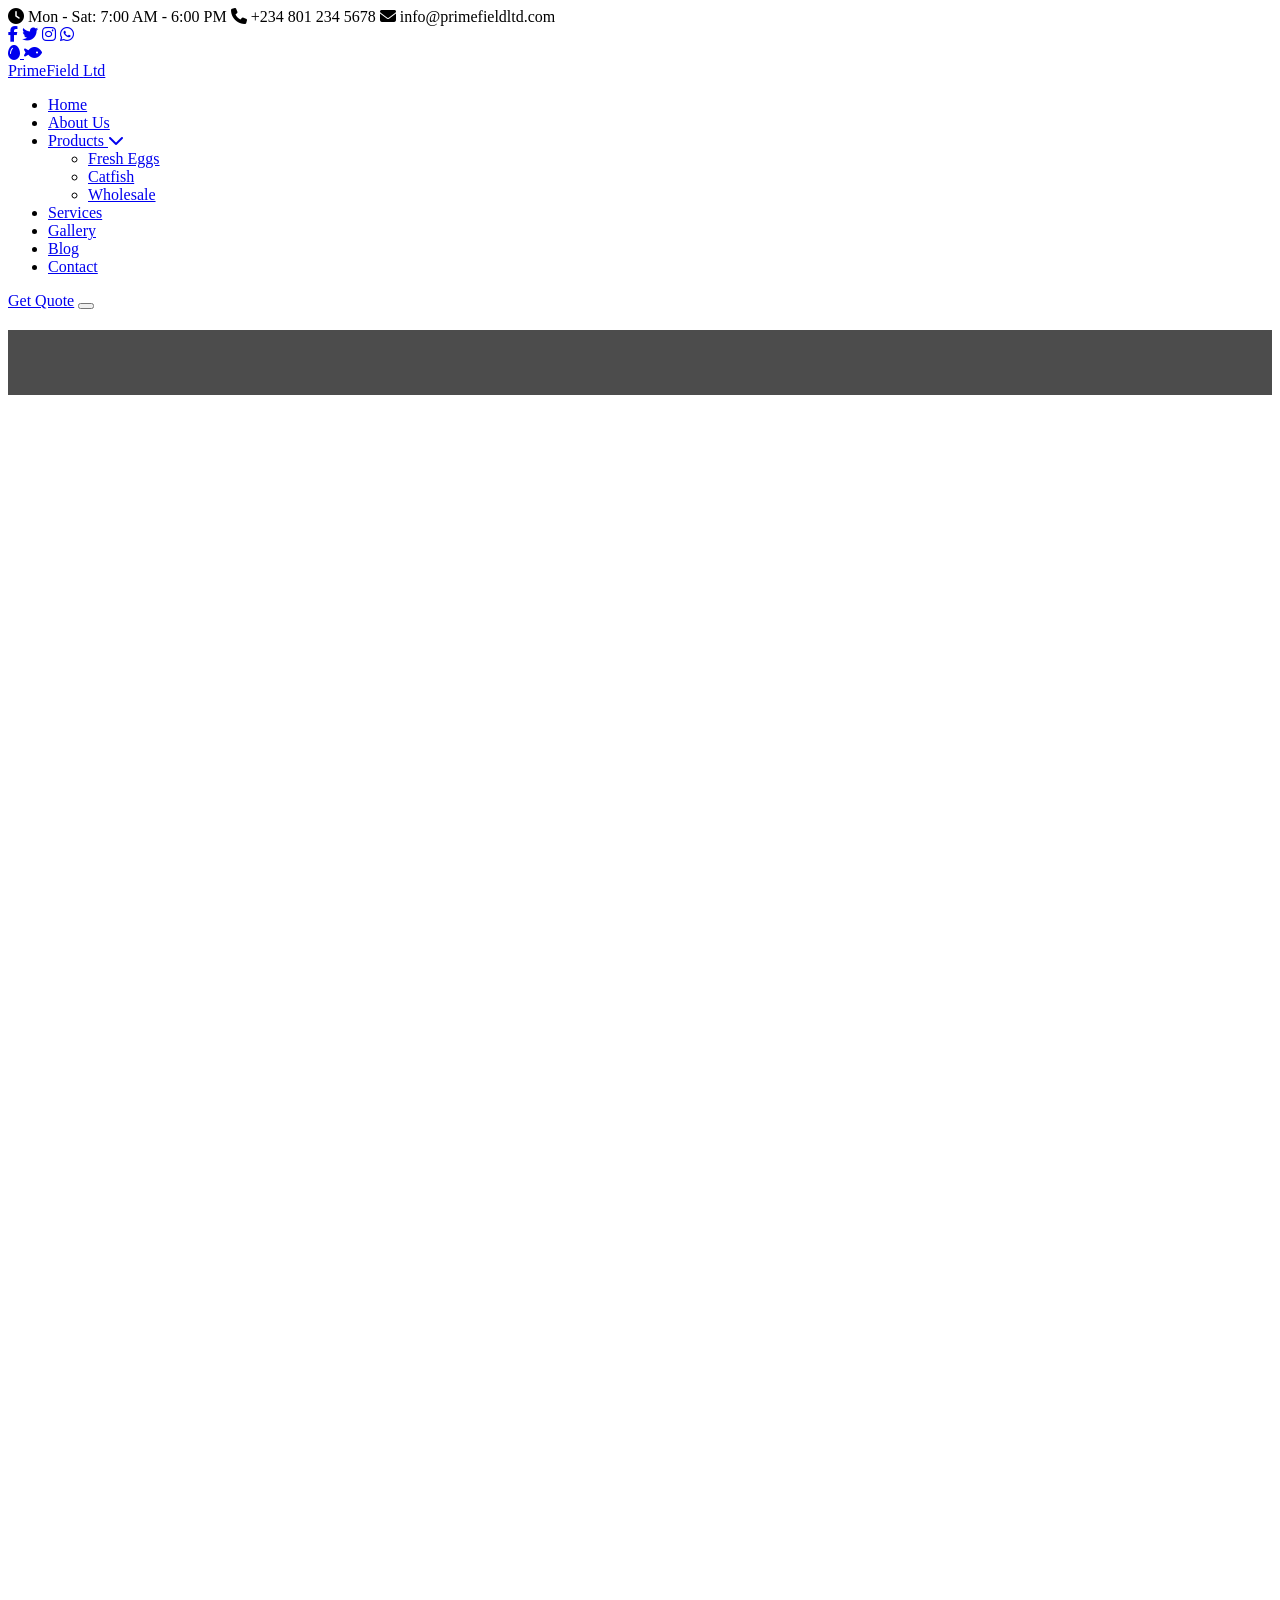
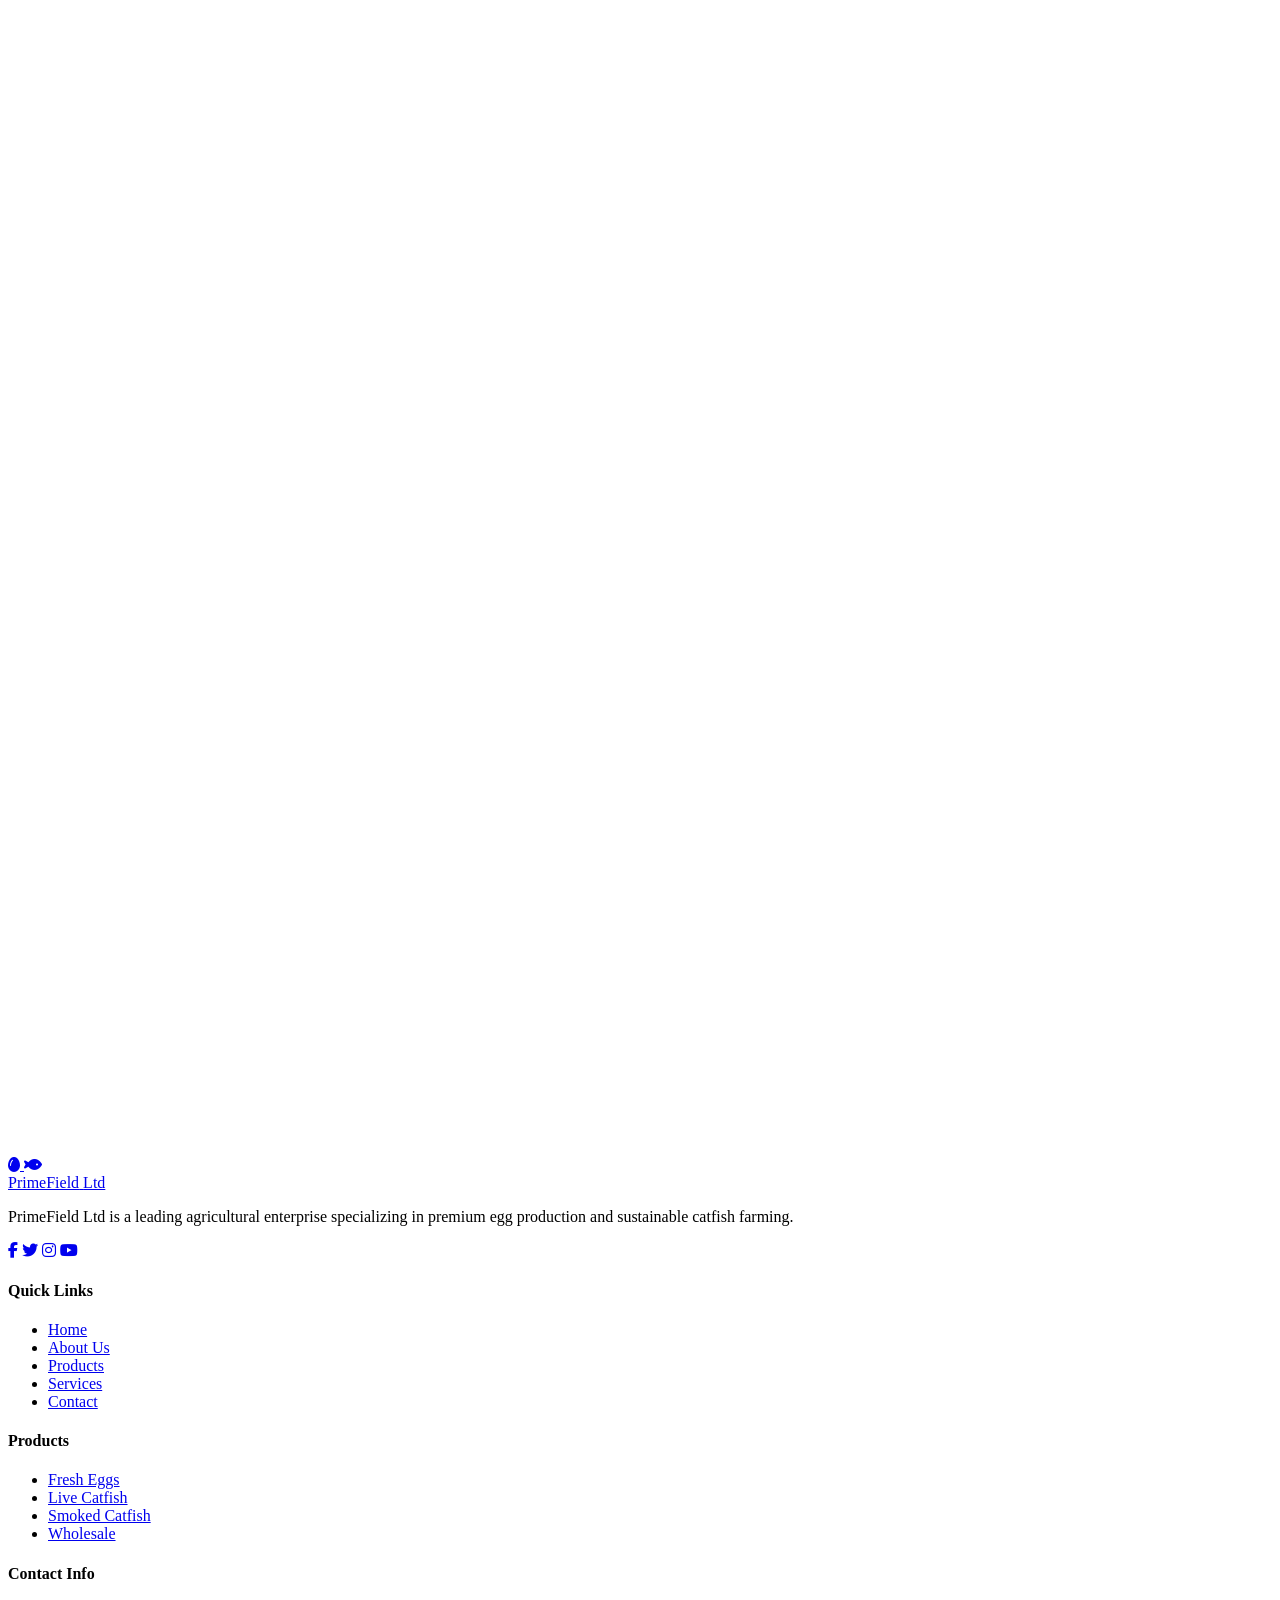
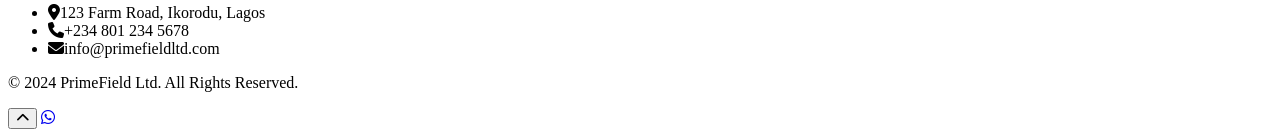
==== about.html @ 76c0ba4f "primefield poultry website" ====
<!DOCTYPE html>
<html lang="en">
<head>
    <meta charset="UTF-8">
    <meta name="viewport" content="width=device-width, initial-scale=1.0">
    <title>About Us | PrimeField Ltd - Premium Eggs & Catfish</title>
    <meta name="description" content="Learn about PrimeField Ltd, our history, mission, values, and commitment to quality in egg production and catfish distribution.">
    
    <link href="https://fonts.googleapis.com/css2?family=Poppins:wght@300;400;500;600;700;800&family=Playfair+Display:wght@400;500;600;700&display=swap" rel="stylesheet">
    <link rel="stylesheet" href="https://cdnjs.cloudflare.com/ajax/libs/font-awesome/6.4.0/css/all.min.css">
    <link href="https://unpkg.com/aos@2.3.1/dist/aos.css" rel="stylesheet">
    <link rel="stylesheet" href="css/style.css">
</head>
<body>
    <!-- Include Top Bar and Navigation from index.html -->
    
    <!-- Top Bar -->
    <div class="top-bar">
        <div class="container">
            <div class="top-bar-content">
                <div class="top-info">
                    <span><i class="fas fa-clock"></i> Mon - Sat: 7:00 AM - 6:00 PM</span>
                    <span><i class="fas fa-phone"></i> +234 801 234 5678</span>
                    <span><i class="fas fa-envelope"></i> info@primefieldltd.com</span>
                </div>
                <div class="social-links">
                    <a href="#"><i class="fab fa-facebook-f"></i></a>
                    <a href="#"><i class="fab fa-twitter"></i></a>
                    <a href="#"><i class="fab fa-instagram"></i></a>
                    <a href="#"><i class="fab fa-whatsapp"></i></a>
                </div>
            </div>
        </div>
    </div>

    <!-- Navigation -->
    <nav class="navbar" id="navbar">
        <div class="container">
            <div class="nav-content">
                <a href="index.html" class="logo">
                    <div class="logo-icon">
                        <i class="fas fa-egg"></i>
                        <i class="fas fa-fish"></i>
                    </div>
                    <div class="logo-text">
                        <span class="logo-name">PrimeField</span>
                        <span class="logo-tagline">Ltd</span>
                    </div>
                </a>
                
                <ul class="nav-links" id="navLinks">
                    <li><a href="index.html">Home</a></li>
                    <li><a href="about.html" class="active">About Us</a></li>
                    <li class="dropdown">
                        <a href="products.html">Products <i class="fas fa-chevron-down"></i></a>
                        <ul class="dropdown-menu">
                            <li><a href="products.html#eggs">Fresh Eggs</a></li>
                            <li><a href="products.html#catfish">Catfish</a></li>
                            <li><a href="products.html#wholesale">Wholesale</a></li>
                        </ul>
                    </li>
                    <li><a href="services.html">Services</a></li>
                    <li><a href="gallery.html">Gallery</a></li>
                    <li><a href="blog.html">Blog</a></li>
                    <li><a href="contact.html">Contact</a></li>
                </ul>
                
                <div class="nav-actions">
                    <a href="contact.html#quote" class="btn btn-primary">Get Quote</a>
                    <button class="mobile-toggle" id="mobileToggle">
                        <span></span>
                        <span></span>
                        <span></span>
                    </button>
                </div>
            </div>
        </div>
    </nav>

    <!-- Page Header -->
    <section class="page-header" style="background: linear-gradient(rgba(0,0,0,0.7), rgba(0,0,0,0.7)), url('https://images.unsplash.com/photo-1548550023-2bdb3c5beed7?w=1920') center/cover;">
        <div class="container">
            <div class="page-header-content" data-aos="fade-up">
                <h1>About <span>PrimeField Ltd</span></h1>
                <nav class="breadcrumb">
                    <a href="index.html">Home</a>
                    <span>/</span>
                    <span>About Us</span>
                </nav>
            </div>
        </div>
    </section>

    <!-- About Story Section -->
    <section class="about-story section-padding">
        <div class="container">
            <div class="story-grid">
                <div class="story-content" data-aos="fade-right">
                    <span class="section-tag">Our Story</span>
                    <h2 class="section-title">A Legacy of <span>Quality & Trust</span></h2>
                    <p class="lead">Founded in 2009, PrimeField Ltd began as a small family-owned poultry farm with a vision to provide the freshest, highest quality eggs to local communities.</p>
                    <p>Over the years, we've grown from a modest operation with just 500 birds to a modern agricultural enterprise with over 50,000 laying hens and state-of-the-art aquaculture facilities housing thousands of catfish.</p>
                    <p>Our journey has been marked by continuous improvement, innovation, and an unwavering commitment to excellence. Today, we're proud to serve thousands of satisfied customers across Nigeria, from individual households to major hotels, restaurants, and supermarket chains.</p>
                    
                    <div class="story-milestones">
                        <div class="milestone">
                            <span class="year">2009</span>
                            <p>Founded with 500 birds</p>
                        </div>
                        <div class="milestone">
                            <span class="year">2014</span>
                            <p>Expanded to 10,000 birds</p>
                        </div>
                        <div class="milestone">
                            <span class="year">2018</span>
                            <p>Added catfish farming</p>
                        </div>
                        <div class="milestone">
                            <span class="year">2024</span>
                            <p>50,000+ birds & growing</p>
                        </div>
                    </div>
                </div>
                
                <div class="story-images" data-aos="fade-left">
                    <div class="image-collage">
                        <img src="https://images.unsplash.com/photo-1560493676-04071c5f467b?w=500" alt="Farm" class="main-img">
                        <img src="https://images.unsplash.com/photo-1569288052389-dac9b01c9c05?w=300" alt="Eggs" class="secondary-img">
                        <div class="founder-card">
                            <img src="https://randomuser.me/api/portraits/men/52.jpg" alt="Founder">
                            <div class="founder-info">
                                <h4>Chief Adebayo Johnson</h4>
                                <span>Founder & CEO</span>
                            </div>
                        </div>
                    </div>
                </div>
            </div>
        </div>
    </section>

    <!-- Mission Vision Values -->
    <section class="mvv-section section-padding bg-light">
        <div class="container">
            <div class="mvv-grid">
                <div class="mvv-card" data-aos="fade-up" data-aos-delay="100">
                    <div class="mvv-icon">
                        <i class="fas fa-bullseye"></i>
                    </div>
                    <h3>Our Mission</h3>
                    <p>To provide premium quality eggs and catfish products that meet the highest standards of freshness, nutrition, and safety, while ensuring customer satisfaction and sustainable farming practices.</p>
                </div>
                
                <div class="mvv-card" data-aos="fade-up" data-aos-delay="200">
                    <div class="mvv-icon">
                        <i class="fas fa-eye"></i>
                    </div>
                    <h3>Our Vision</h3>
                    <p>To become Nigeria's most trusted and preferred source for poultry and aquaculture products, setting the benchmark for quality, innovation, and customer service in the agricultural sector.</p>
                </div>
                
                <div class="mvv-card" data-aos="fade-up" data-aos-delay="300">
                    <div class="mvv-icon">
                        <i class="fas fa-heart"></i>
                    </div>
                    <h3>Our Values</h3>
                    <ul>
                        <li><i class="fas fa-check"></i> Quality Excellence</li>
                        <li><i class="fas fa-check"></i> Customer First</li>
                        <li><i class="fas fa-check"></i> Integrity & Transparency</li>
                        <li><i class="fas fa-check"></i> Sustainable Practices</li>
                        <li><i class="fas fa-check"></i> Continuous Improvement</li>
                    </ul>
                </div>
            </div>
        </div>
    </section>

    <!-- Team Section -->
    <section class="team-section section-padding">
        <div class="container">
            <div class="section-header text-center" data-aos="fade-up">
                <span class="section-tag">Our Team</span>
                <h2 class="section-title">Meet Our <span>Leadership</span></h2>
                <p>Experienced professionals dedicated to excellence</p>
            </div>
            
            <div class="team-grid" data-aos="fade-up">
                <div class="team-card">
                    <div class="team-image">
                        <img src="https://randomuser.me/api/portraits/men/52.jpg" alt="CEO">
                        <div class="team-social">
                            <a href="#"><i class="fab fa-linkedin-in"></i></a>
                            <a href="#"><i class="fab fa-twitter"></i></a>
                        </div>
                    </div>
                    <div class="team-info">
                        <h4>Chief Adebayo Johnson</h4>
                        <span>Founder & CEO</span>
                        <p>Over 20 years of experience in agribusiness and farm management.</p>
                    </div>
                </div>
                
                <div class="team-card">
                    <div class="team-image">
                        <img src="https://randomuser.me/api/portraits/women/44.jpg" alt="COO">
                        <div class="team-social">
                            <a href="#"><i class="fab fa-linkedin-in"></i></a>
                            <a href="#"><i class="fab fa-twitter"></i></a>
                        </div>
                    </div>
                    <div class="team-info">
                        <h4>Mrs. Folake Adeyemi</h4>
                        <span>Chief Operations Officer</span>
                        <p>Expert in operations management and supply chain logistics.</p>
                    </div>
                </div>
                
                <div class="team-card">
                    <div class="team-image">
                        <img src="https://randomuser.me/api/portraits/men/32.jpg" alt="Veterinarian">
                        <div class="team-social">
                            <a href="#"><i class="fab fa-linkedin-in"></i></a>
                            <a href="#"><i class="fab fa-twitter"></i></a>
                        </div>
                    </div>
                    <div class="team-info">
                        <h4>Dr. Emeka Okafor</h4>
                        <span>Chief Veterinarian</span>
                        <p>DVM with specialization in poultry health and disease prevention.</p>
                    </div>
                </div>
                
                <div class="team-card">
                    <div class="team-image">
                        <img src="https://randomuser.me/api/portraits/men/67.jpg" alt="Aquaculture Manager">
                        <div class="team-social">
                            <a href="#"><i class="fab fa-linkedin-in"></i></a>
                            <a href="#"><i class="fab fa-twitter"></i></a>
                        </div>
                    </div>
                    <div class="team-info">
                        <h4>Mr. Ibrahim Hassan</h4>
                        <span>Aquaculture Manager</span>
                        <p>Specialist in sustainable fish farming and water quality management.</p>
                    </div>
                </div>
            </div>
        </div>
    </section>

    <!-- Certifications Section -->
    <section class="certifications-section section-padding bg-light">
        <div class="container">
            <div class="section-header text-center" data-aos="fade-up">
                <span class="section-tag">Certifications</span>
                <h2 class="section-title">Quality <span>Assurance</span></h2>
                <p>Our commitment to quality is backed by recognized certifications</p>
            </div>
            
            <div class="cert-grid" data-aos="fade-up">
                <div class="cert-card">
                    <div class="cert-icon">
                        <i class="fas fa-certificate"></i>
                    </div>
                    <h4>NAFDAC Approved</h4>
                    <p>Certified by the National Agency for Food and Drug Administration and Control</p>
                </div>
                <div class="cert-card">
                    <div class="cert-icon">
                        <i class="fas fa-shield-alt"></i>
                    </div>
                    <h4>ISO 22000:2018</h4>
                    <p>Food Safety Management System Certification</p>
                </div>
                <div class="cert-card">
                    <div class="cert-icon">
                        <i class="fas fa-leaf"></i>
                    </div>
                    <h4>Organic Certified</h4>
                    <p>Certified organic production for select product lines</p>
                </div>
                <div class="cert-card">
                    <div class="cert-icon">
                        <i class="fas fa-award"></i>
                    </div>
                    <h4>HACCP Compliant</h4>
                    <p>Hazard Analysis Critical Control Point certification</p>
                </div>
            </div>
        </div>
    </section>

    <!-- Include Footer from index.html -->
    <footer class="footer">
        <!-- Same footer as index.html -->
        <div class="footer-top">
            <div class="container">
                <div class="footer-grid">
                    <div class="footer-about">
                        <a href="index.html" class="footer-logo">
                            <div class="logo-icon">
                                <i class="fas fa-egg"></i>
                                <i class="fas fa-fish"></i>
                            </div>
                            <div class="logo-text">
                                <span class="logo-name">PrimeField</span>
                                <span class="logo-tagline">Ltd</span>
                            </div>
                        </a>
                        <p>PrimeField Ltd is a leading agricultural enterprise specializing in premium egg production and sustainable catfish farming.</p>
                        <div class="footer-social">
                            <a href="#"><i class="fab fa-facebook-f"></i></a>
                            <a href="#"><i class="fab fa-twitter"></i></a>
                            <a href="#"><i class="fab fa-instagram"></i></a>
                            <a href="#"><i class="fab fa-youtube"></i></a>
                        </div>
                    </div>
                    
                    <div class="footer-links">
                        <h4>Quick Links</h4>
                        <ul>
                            <li><a href="index.html">Home</a></li>
                            <li><a href="about.html">About Us</a></li>
                            <li><a href="products.html">Products</a></li>
                            <li><a href="services.html">Services</a></li>
                            <li><a href="contact.html">Contact</a></li>
                        </ul>
                    </div>
                    
                    <div class="footer-links">
                        <h4>Products</h4>
                        <ul>
                            <li><a href="products.html#eggs">Fresh Eggs</a></li>
                            <li><a href="products.html#catfish">Live Catfish</a></li>
                            <li><a href="products.html#smoked">Smoked Catfish</a></li>
                            <li><a href="products.html#wholesale">Wholesale</a></li>
                        </ul>
                    </div>
                    
                    <div class="footer-contact">
                        <h4>Contact Info</h4>
                        <ul>
                            <li><i class="fas fa-map-marker-alt"></i><span>123 Farm Road, Ikorodu, Lagos</span></li>
                            <li><i class="fas fa-phone"></i><span>+234 801 234 5678</span></li>
                            <li><i class="fas fa-envelope"></i><span>info@primefieldltd.com</span></li>
                        </ul>
                    </div>
                </div>
            </div>
        </div>
        
        <div class="footer-bottom">
            <div class="container">
                <p>&copy; 2024 PrimeField Ltd. All Rights Reserved.</p>
            </div>
        </div>
    </footer>

    <!-- Back to Top & WhatsApp -->
    <button id="backToTop" class="back-to-top"><i class="fas fa-chevron-up"></i></button>
    <a href="https://wa.me/2348012345678" class="whatsapp-float" target="_blank">
        <i class="fab fa-whatsapp"></i>
    </a>

    <script src="https://unpkg.com/aos@2.3.1/dist/aos.js"></script>
    <script src="js/main.js"></script>
</body>
</html>
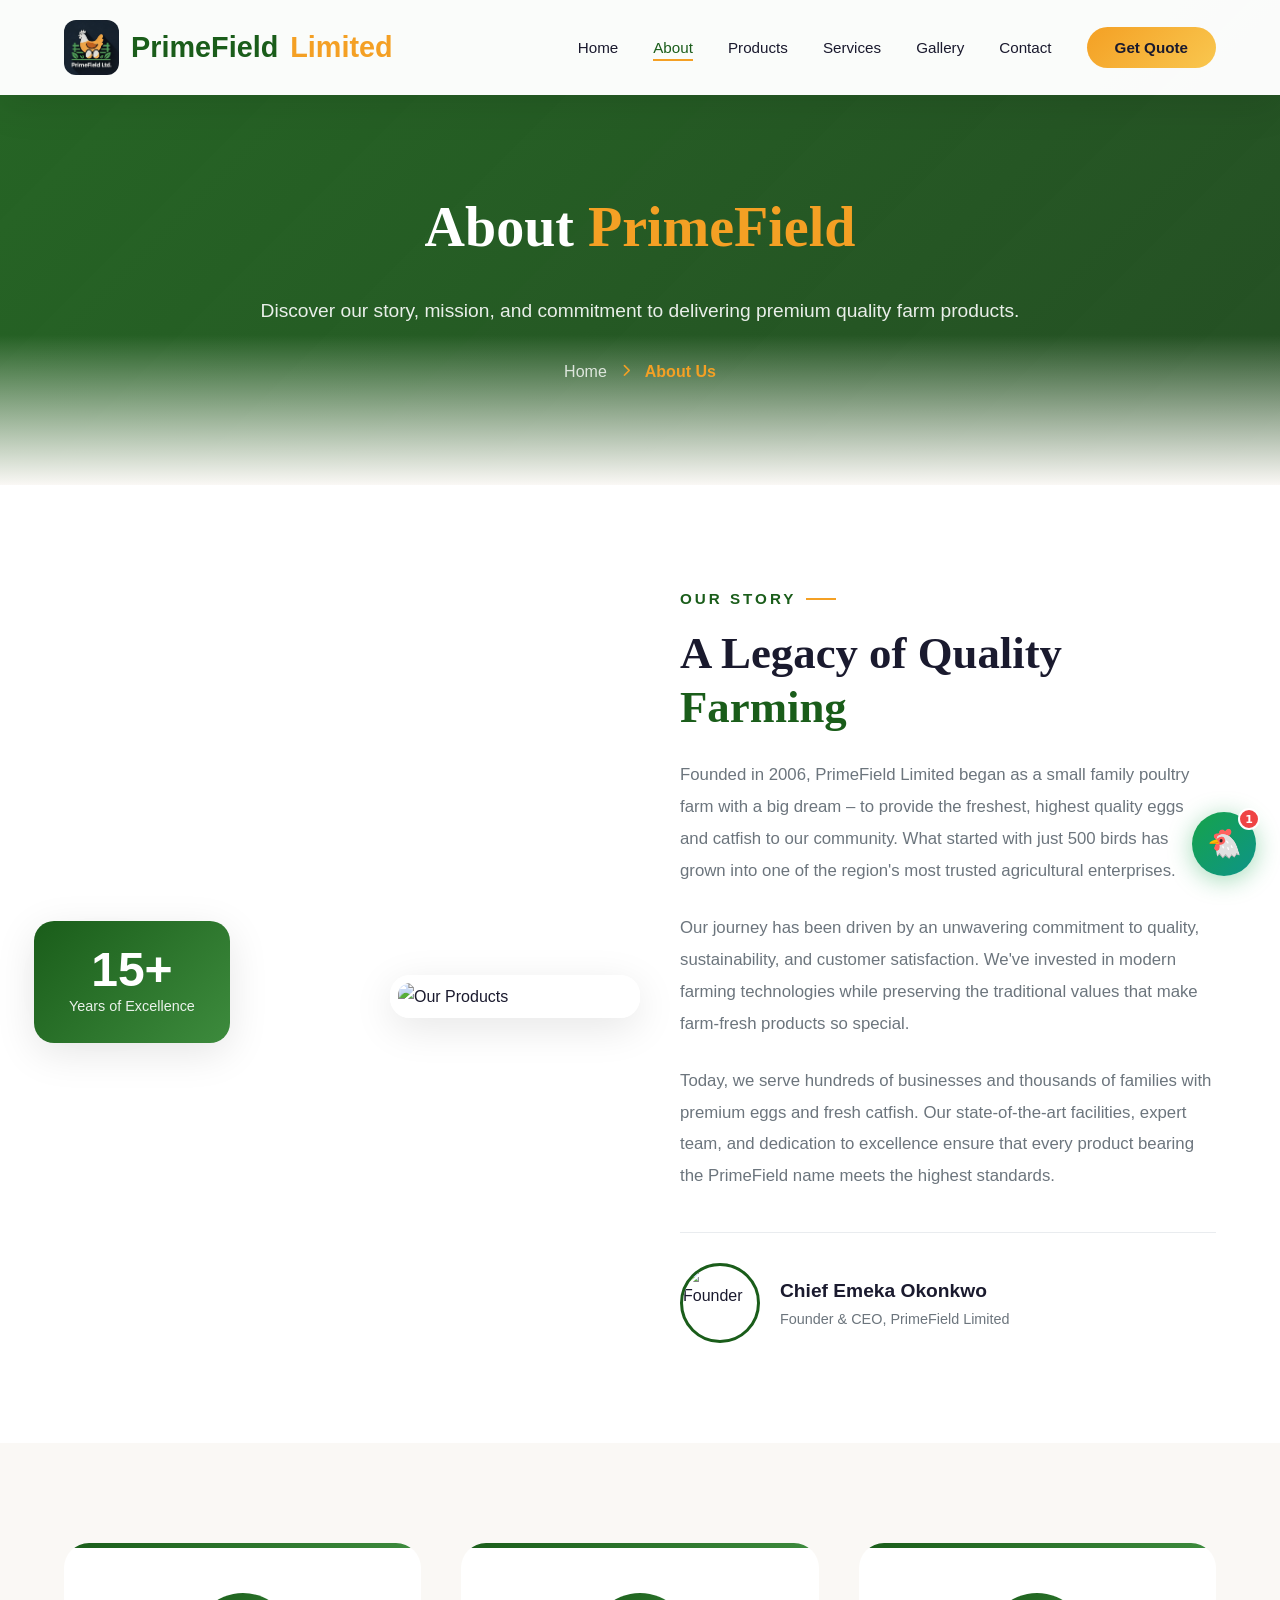
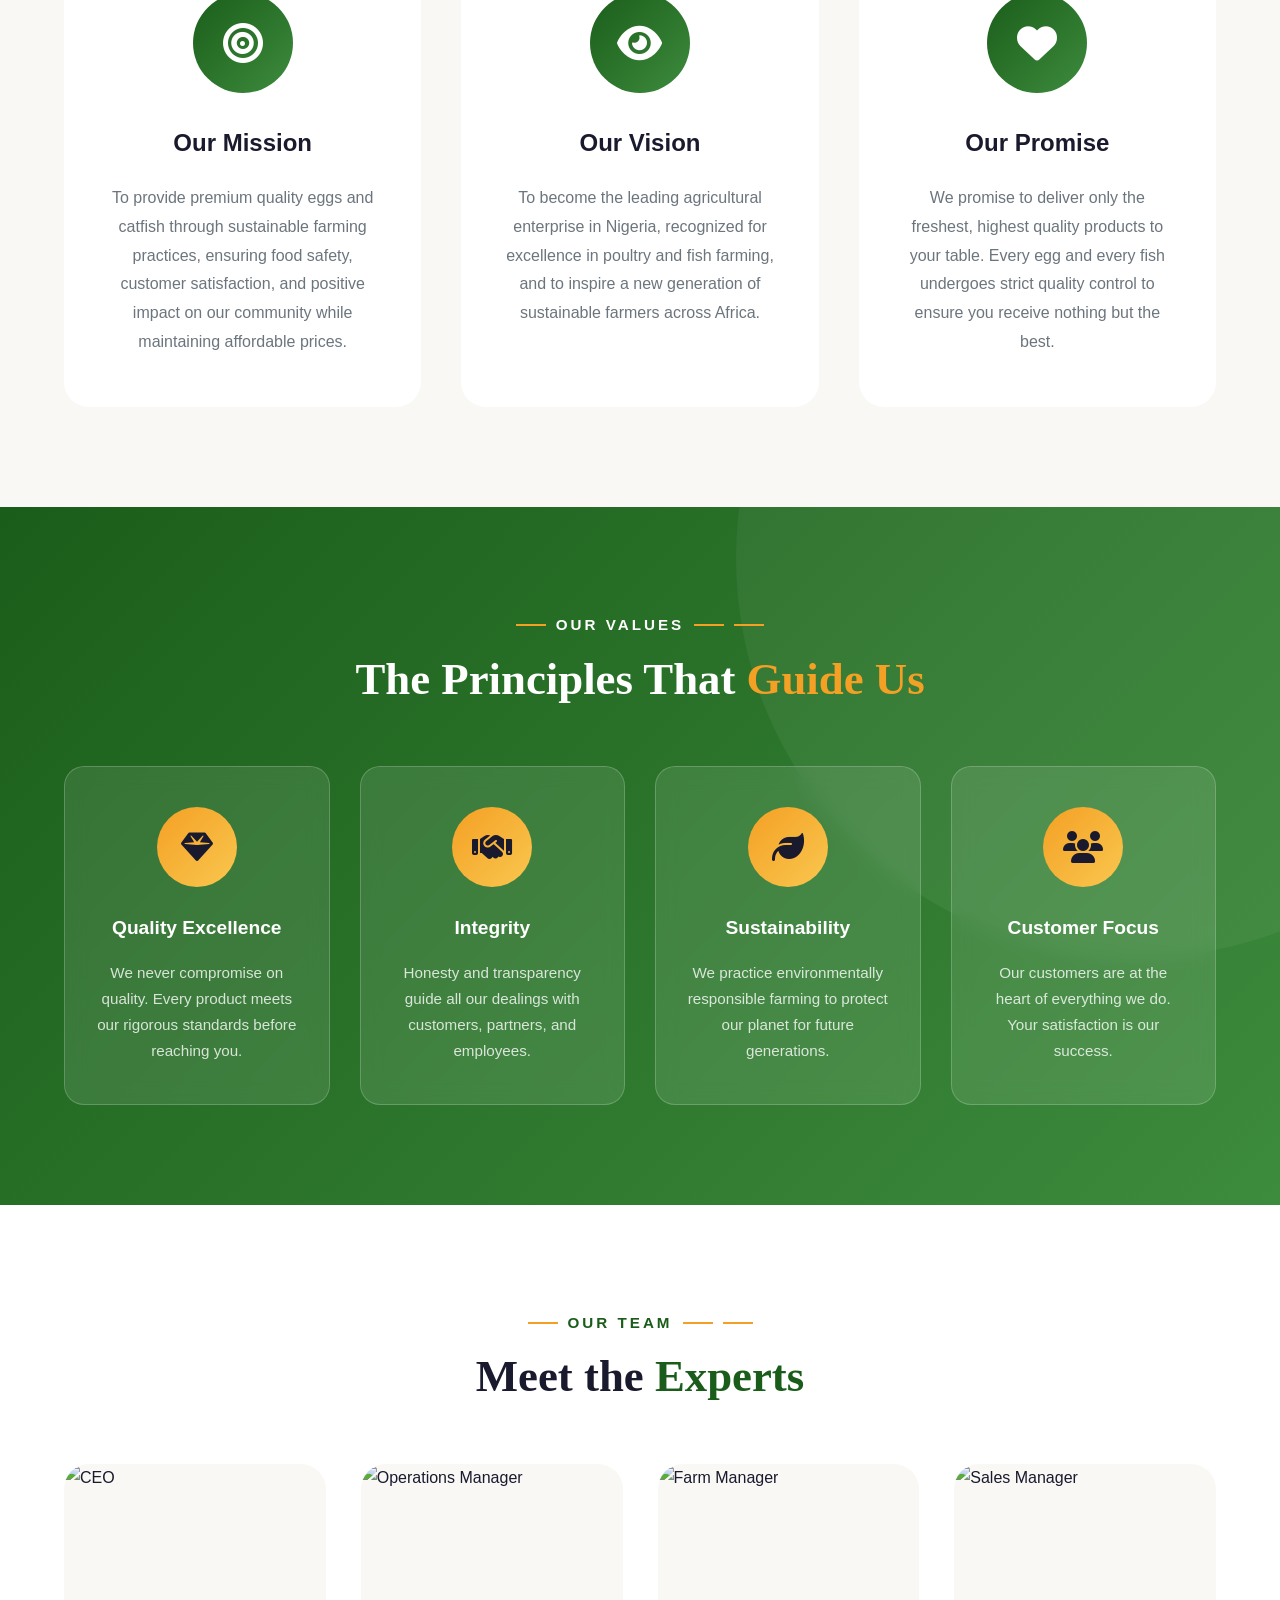
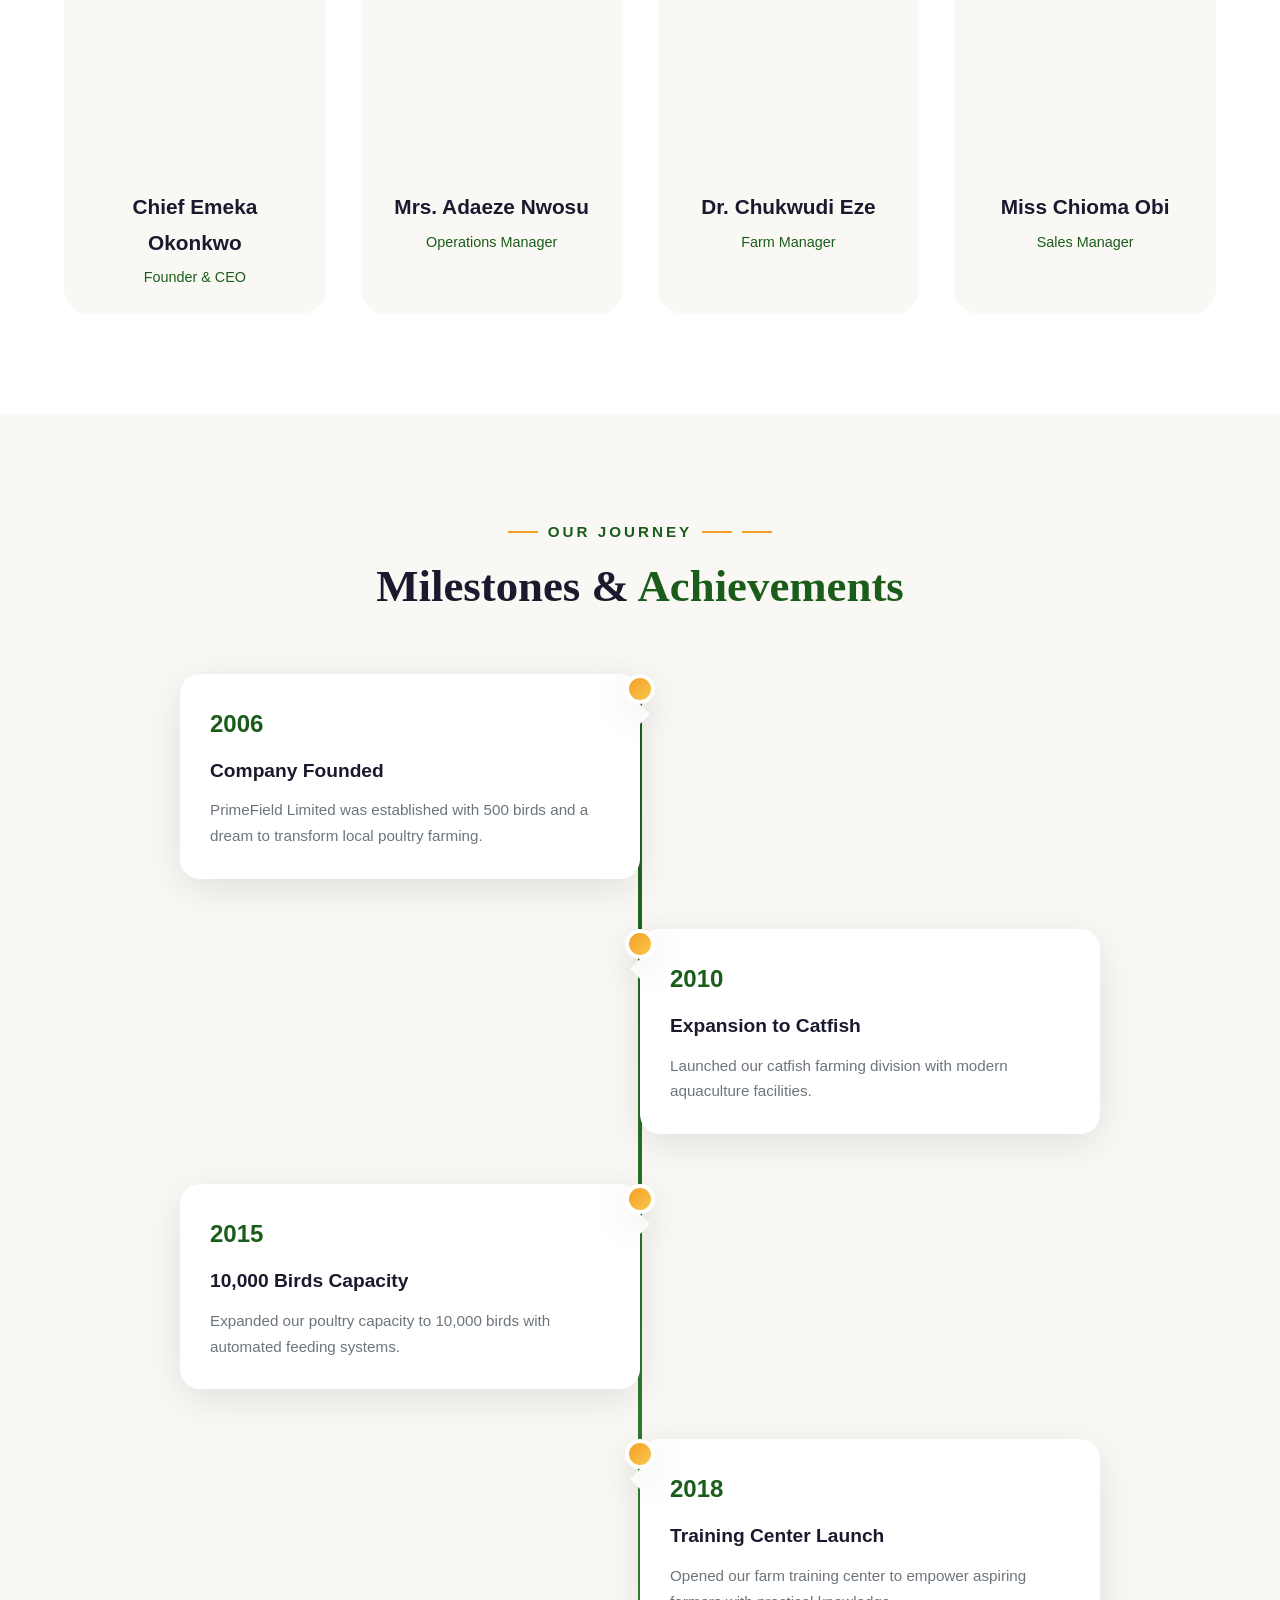
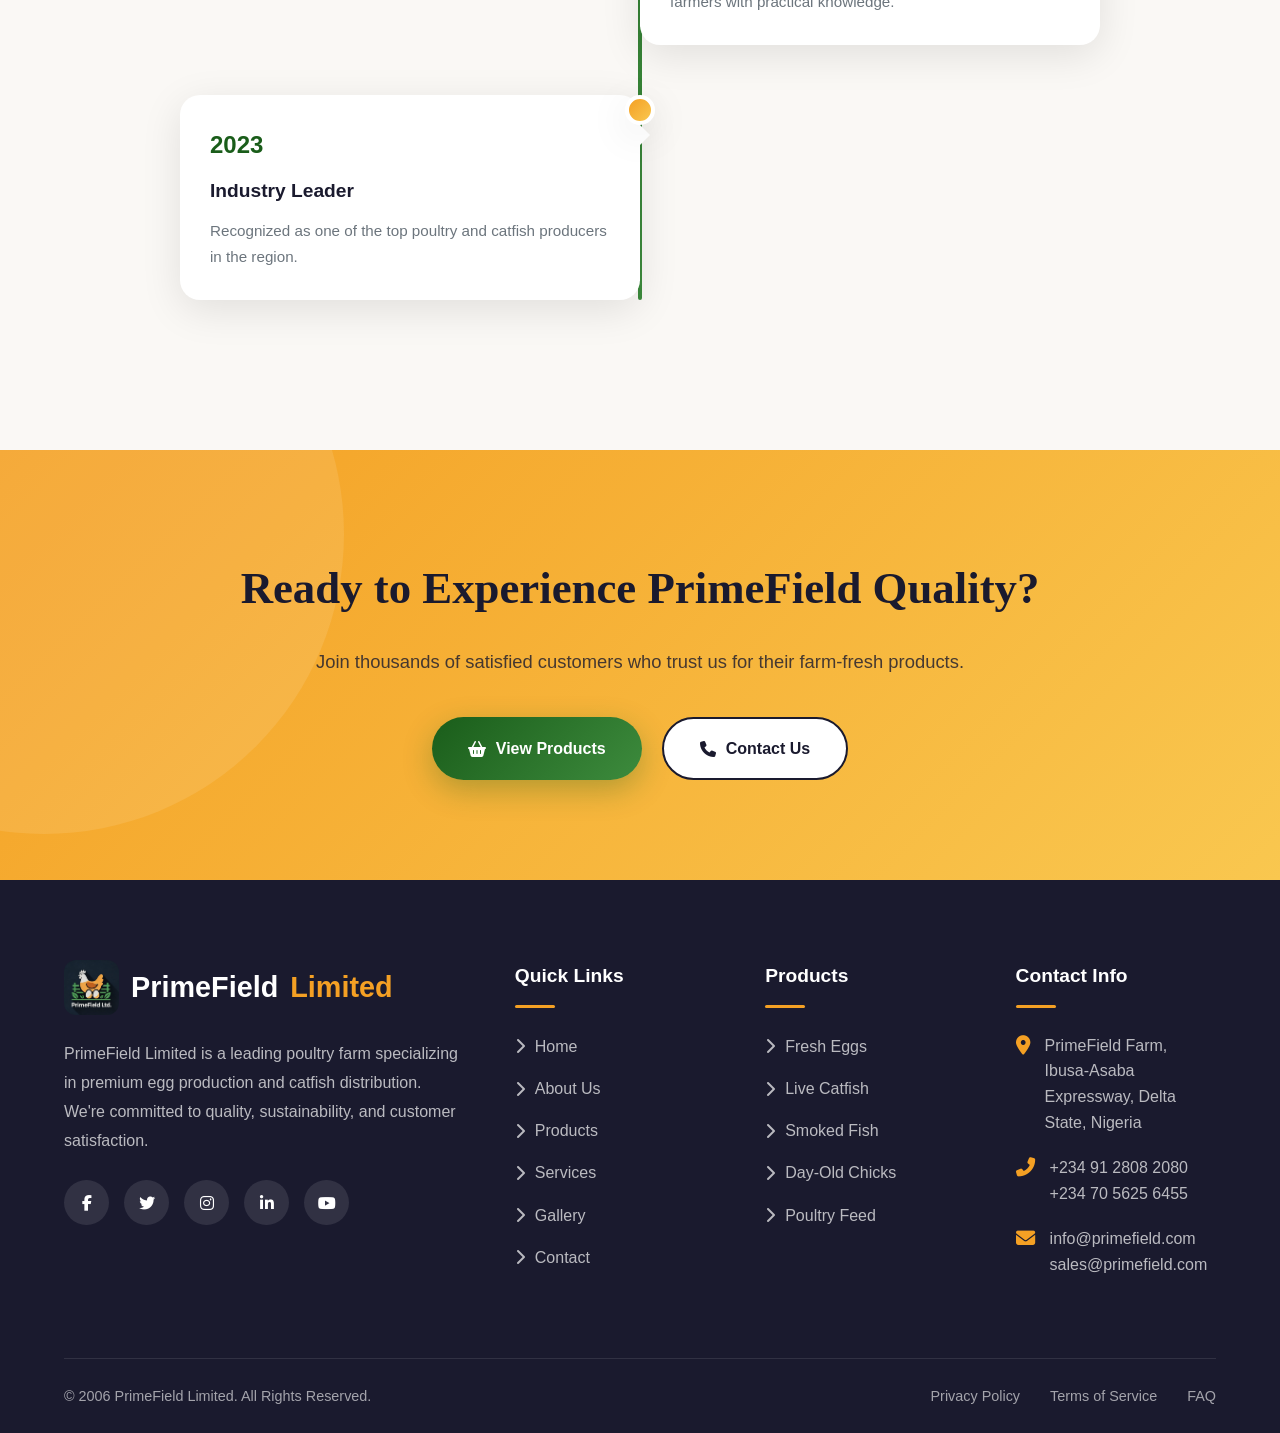
==== commit 38a7add5: "added new files" ====
--- a/about.html
+++ b/about.html
@@ -3,367 +3,1642 @@
 <head>
     <meta charset="UTF-8">
     <meta name="viewport" content="width=device-width, initial-scale=1.0">
-    <title>About Us | PrimeField Ltd - Premium Eggs & Catfish</title>
-    <meta name="description" content="Learn about PrimeField Ltd, our history, mission, values, and commitment to quality in egg production and catfish distribution.">
-    
-    <link href="https://fonts.googleapis.com/css2?family=Poppins:wght@300;400;500;600;700;800&family=Playfair+Display:wght@400;500;600;700&display=swap" rel="stylesheet">
-    <link rel="stylesheet" href="https://cdnjs.cloudflare.com/ajax/libs/font-awesome/6.4.0/css/all.min.css">
-    <link href="https://unpkg.com/aos@2.3.1/dist/aos.css" rel="stylesheet">
-    <link rel="stylesheet" href="css/style.css">
+    <meta name="description" content="Learn about PrimeField Limited - Our story, mission, vision, and commitment to premium egg production and catfish distribution.">
+    <title>About Us | PrimeField Limited</title>
+    <link rel="icon" href="logo1.jpg" type="image/jpeg">
+    <link rel="apple-touch-icon" href="logo1.jpg">
+    <link rel="preconnect" href="https://fonts.googleapis.com">
+    <link rel="preconnect" href="https://fonts.gstatic.com" crossorigin>
+    <link href="https://fonts.googleapis.com/css2?family=Poppins:wght@300;400;500;600;700;800;900&family=Playfair+Display:wght@400;500;600;700&display=swap" rel="stylesheet">
+    <link rel="stylesheet" href="https://cdnjs.cloudflare.com/ajax/libs/font-awesome/6.4.2/css/all.min.css">
+    <link rel="stylesheet" href="https://cdnjs.cloudflare.com/ajax/libs/aos/2.3.4/aos.css">
+    <style>
+        * {
+            margin: 0;
+            padding: 0;
+            box-sizing: border-box;
+        }
+
+        :root {
+            --primary: #1a5d1a;
+            --primary-dark: #0d3d0d;
+            --primary-light: #3d8b3d;
+            --secondary: #f4a024;
+            --secondary-dark: #d4850a;
+            --accent: #2980b9;
+            --accent-light: #5dade2;
+            --white: #ffffff;
+            --light: #f8f9fa;
+            --cream: #faf8f5;
+            --dark: #1a1a2e;
+            --gray: #6c757d;
+            --light-gray: #e9ecef;
+            --gradient-1: linear-gradient(135deg, #1a5d1a 0%, #3d8b3d 100%);
+            --gradient-2: linear-gradient(135deg, #f4a024 0%, #f9c74f 100%);
+            --gradient-3: linear-gradient(135deg, #2980b9 0%, #6dd5fa 100%);
+            --shadow: 0 10px 40px rgba(0,0,0,0.1);
+            --shadow-lg: 0 20px 60px rgba(0,0,0,0.15);
+        }
+
+        html {
+            scroll-behavior: smooth;
+        }
+
+        body {
+            font-family: 'Poppins', sans-serif;
+            line-height: 1.7;
+            color: var(--dark);
+            overflow-x: hidden;
+            background: var(--cream);
+        }
+
+        .preloader {
+            position: fixed;
+            top: 0;
+            left: 0;
+            width: 100%;
+            height: 100%;
+            background: var(--gradient-1);
+            display: flex;
+            justify-content: center;
+            align-items: center;
+            z-index: 99999;
+            transition: opacity 0.5s, visibility 0.5s;
+        }
+
+        .preloader.hidden {
+            opacity: 0;
+            visibility: hidden;
+        }
+
+        .preloader-content {
+            text-align: center;
+            color: var(--white);
+        }
+
+        .preloader-logo {
+            margin-bottom: 20px;
+            animation: pulse 1.5s infinite;
+        }
+
+        .preloader-logo img {
+            width: 120px;
+            height: 120px;
+            object-fit: contain;
+            border-radius: 20px;
+            background: var(--white);
+            padding: 10px;
+        }
+
+        .preloader-text {
+            font-size: 1.5rem;
+            font-weight: 700;
+            margin-top: 15px;
+        }
+
+        .loader {
+            width: 60px;
+            height: 60px;
+            border: 4px solid rgba(255,255,255,0.3);
+            border-top-color: var(--secondary);
+            border-radius: 50%;
+            animation: spin 1s linear infinite;
+            margin: 0 auto;
+        }
+
+        @keyframes spin {
+            to { transform: rotate(360deg); }
+        }
+
+        @keyframes pulse {
+            0%, 100% { transform: scale(1); }
+            50% { transform: scale(1.05); }
+        }
+
+        .navbar {
+            position: fixed;
+            top: 0;
+            left: 0;
+            width: 100%;
+            padding: 20px 5%;
+            display: flex;
+            justify-content: space-between;
+            align-items: center;
+            z-index: 1000;
+            transition: all 0.4s ease;
+            background: rgba(255,255,255,0.98);
+            box-shadow: var(--shadow);
+        }
+
+        .navbar .logo {
+            color: var(--primary);
+        }
+
+        .navbar .nav-links a {
+            color: var(--dark);
+        }
+
+        .logo {
+            display: flex;
+            align-items: center;
+            gap: 12px;
+            font-size: 1.8rem;
+            font-weight: 800;
+            text-decoration: none;
+            transition: color 0.3s;
+        }
+
+        .logo-img {
+            width: 55px;
+            height: 55px;
+            object-fit: contain;
+            border-radius: 12px;
+            transition: transform 0.3s;
+        }
+
+        .logo:hover .logo-img {
+            transform: scale(1.05);
+        }
+
+        .logo span {
+            color: var(--secondary);
+        }
+
+        .nav-links {
+            display: flex;
+            list-style: none;
+            gap: 35px;
+            align-items: center;
+        }
+
+        .nav-links a {
+            text-decoration: none;
+            font-weight: 500;
+            font-size: 0.95rem;
+            position: relative;
+            transition: color 0.3s;
+            padding: 5px 0;
+        }
+
+        .nav-links a::after {
+            content: '';
+            position: absolute;
+            bottom: 0;
+            left: 0;
+            width: 0;
+            height: 2px;
+            background: var(--secondary);
+            transition: width 0.3s;
+        }
+
+        .nav-links a:hover::after,
+        .nav-links a.active::after {
+            width: 100%;
+        }
+
+        .nav-links a:hover,
+        .nav-links a.active {
+            color: var(--primary);
+        }
+
+        .nav-btn {
+            background: var(--gradient-2);
+            color: var(--dark) !important;
+            padding: 12px 28px !important;
+            border-radius: 50px;
+            font-weight: 600 !important;
+            transition: transform 0.3s, box-shadow 0.3s !important;
+        }
+
+        .nav-btn::after {
+            display: none !important;
+        }
+
+        .nav-btn:hover {
+            transform: translateY(-3px);
+            box-shadow: 0 10px 30px rgba(244, 160, 36, 0.4);
+        }
+
+        .hamburger {
+            display: none;
+            flex-direction: column;
+            cursor: pointer;
+            gap: 6px;
+            z-index: 1001;
+        }
+
+        .hamburger span {
+            width: 30px;
+            height: 3px;
+            background: var(--dark);
+            border-radius: 3px;
+            transition: all 0.3s;
+        }
+
+        .page-hero {
+            padding: 180px 5% 100px;
+            background: linear-gradient(135deg, rgba(26, 93, 26, 0.95) 0%, rgba(13, 61, 13, 0.9) 100%),
+                        url('https://images.unsplash.com/photo-1500595046743-cd271d694d30?ixlib=rb-4.0.3&auto=format&fit=crop&w=2000&q=80');
+            background-size: cover;
+            background-position: center;
+            text-align: center;
+            position: relative;
+        }
+
+        .page-hero::before {
+            content: '';
+            position: absolute;
+            bottom: 0;
+            left: 0;
+            width: 100%;
+            height: 150px;
+            background: linear-gradient(to top, var(--cream), transparent);
+        }
+
+        .page-hero-content {
+            max-width: 800px;
+            margin: 0 auto;
+            position: relative;
+            z-index: 1;
+        }
+
+        .page-hero h1 {
+            font-family: 'Playfair Display', serif;
+            font-size: 3.5rem;
+            font-weight: 700;
+            color: var(--white);
+            margin-bottom: 20px;
+        }
+
+        .page-hero h1 span {
+            color: var(--secondary);
+        }
+
+        .page-hero p {
+            font-size: 1.2rem;
+            color: rgba(255,255,255,0.9);
+            margin-bottom: 30px;
+        }
+
+        .breadcrumb {
+            display: flex;
+            justify-content: center;
+            gap: 15px;
+            align-items: center;
+        }
+
+        .breadcrumb a {
+            color: rgba(255,255,255,0.8);
+            text-decoration: none;
+            transition: color 0.3s;
+        }
+
+        .breadcrumb a:hover {
+            color: var(--secondary);
+        }
+
+        .breadcrumb i {
+            color: var(--secondary);
+            font-size: 0.8rem;
+        }
+
+        .breadcrumb span {
+            color: var(--secondary);
+            font-weight: 600;
+        }
+
+        .about-story {
+            padding: 100px 5%;
+            background: var(--white);
+        }
+
+        .about-story-container {
+            max-width: 1400px;
+            margin: 0 auto;
+            display: grid;
+            grid-template-columns: 1fr 1fr;
+            gap: 80px;
+            align-items: center;
+        }
+
+        .about-story-images {
+            position: relative;
+        }
+
+        .about-story-img-main {
+            width: 100%;
+            max-width: 500px;
+            border-radius: 30px;
+            box-shadow: var(--shadow-lg);
+        }
+
+        .about-story-img-secondary {
+            position: absolute;
+            bottom: -40px;
+            right: -40px;
+            width: 250px;
+            border-radius: 20px;
+            border: 8px solid var(--white);
+            box-shadow: var(--shadow);
+        }
+
+        .story-badge {
+            position: absolute;
+            top: -30px;
+            left: -30px;
+            background: var(--gradient-1);
+            color: var(--white);
+            padding: 25px 35px;
+            border-radius: 20px;
+            text-align: center;
+            box-shadow: var(--shadow);
+        }
+
+        .story-badge h3 {
+            font-size: 3rem;
+            font-weight: 800;
+            line-height: 1;
+        }
+
+        .story-badge p {
+            font-size: 0.9rem;
+            opacity: 0.9;
+        }
+
+        .section-subtitle {
+            display: inline-flex;
+            align-items: center;
+            gap: 10px;
+            color: var(--primary);
+            font-weight: 600;
+            font-size: 0.95rem;
+            text-transform: uppercase;
+            letter-spacing: 3px;
+            margin-bottom: 15px;
+        }
+
+        .section-subtitle::after {
+            content: '';
+            width: 30px;
+            height: 2px;
+            background: var(--secondary);
+        }
+
+        .section-title {
+            font-family: 'Playfair Display', serif;
+            font-size: 2.8rem;
+            font-weight: 700;
+            color: var(--dark);
+            margin-bottom: 25px;
+            line-height: 1.2;
+        }
+
+        .section-title span {
+            color: var(--primary);
+        }
+
+        .about-text {
+            color: var(--gray);
+            font-size: 1.05rem;
+            margin-bottom: 25px;
+            line-height: 1.9;
+        }
+
+        .about-signature {
+            display: flex;
+            align-items: center;
+            gap: 20px;
+            margin-top: 40px;
+            padding-top: 30px;
+            border-top: 1px solid var(--light-gray);
+        }
+
+        .signature-img {
+            width: 80px;
+            height: 80px;
+            border-radius: 50%;
+            object-fit: cover;
+            border: 3px solid var(--primary);
+        }
+
+        .signature-info h4 {
+            font-size: 1.2rem;
+            font-weight: 700;
+            color: var(--dark);
+        }
+
+        .signature-info p {
+            color: var(--gray);
+            font-size: 0.9rem;
+        }
+
+        .mission-vision {
+            padding: 100px 5%;
+            background: var(--cream);
+        }
+
+        .mission-vision-container {
+            max-width: 1400px;
+            margin: 0 auto;
+        }
+
+        .mv-grid {
+            display: grid;
+            grid-template-columns: repeat(3, 1fr);
+            gap: 40px;
+        }
+
+        .mv-card {
+            background: var(--white);
+            border-radius: 25px;
+            padding: 50px 40px;
+            text-align: center;
+            transition: all 0.4s;
+            position: relative;
+            overflow: hidden;
+        }
+
+        .mv-card::before {
+            content: '';
+            position: absolute;
+            top: 0;
+            left: 0;
+            width: 100%;
+            height: 5px;
+            background: var(--gradient-1);
+        }
+
+        .mv-card:hover {
+            transform: translateY(-15px);
+            box-shadow: var(--shadow-lg);
+        }
+
+        .mv-icon {
+            width: 100px;
+            height: 100px;
+            background: var(--gradient-1);
+            border-radius: 50%;
+            display: flex;
+            align-items: center;
+            justify-content: center;
+            margin: 0 auto 30px;
+            font-size: 2.5rem;
+            color: var(--white);
+            transition: all 0.4s;
+        }
+
+        .mv-card:hover .mv-icon {
+            transform: rotateY(180deg);
+            background: var(--gradient-2);
+            color: var(--dark);
+        }
+
+        .mv-card h3 {
+            font-size: 1.5rem;
+            font-weight: 700;
+            color: var(--dark);
+            margin-bottom: 20px;
+        }
+
+        .mv-card p {
+            color: var(--gray);
+            line-height: 1.8;
+        }
+
+        .core-values {
+            padding: 100px 5%;
+            background: var(--gradient-1);
+            position: relative;
+            overflow: hidden;
+        }
+
+        .core-values::before {
+            content: '';
+            position: absolute;
+            top: -50%;
+            right: -20%;
+            width: 800px;
+            height: 800px;
+            background: rgba(255,255,255,0.05);
+            border-radius: 50%;
+        }
+
+        .core-values-container {
+            max-width: 1400px;
+            margin: 0 auto;
+            position: relative;
+            z-index: 1;
+        }
+
+        .core-values .section-header {
+            text-align: center;
+            margin-bottom: 60px;
+        }
+
+        .values-grid {
+            display: grid;
+            grid-template-columns: repeat(4, 1fr);
+            gap: 30px;
+        }
+
+        .value-card {
+            background: rgba(255,255,255,0.1);
+            backdrop-filter: blur(10px);
+            border-radius: 20px;
+            padding: 40px 30px;
+            text-align: center;
+            border: 1px solid rgba(255,255,255,0.2);
+            transition: all 0.4s;
+        }
+
+        .value-card:hover {
+            background: rgba(255,255,255,0.15);
+            transform: translateY(-10px);
+        }
+
+        .value-icon {
+            width: 80px;
+            height: 80px;
+            background: var(--gradient-2);
+            border-radius: 50%;
+            display: flex;
+            align-items: center;
+            justify-content: center;
+            margin: 0 auto 25px;
+            font-size: 2rem;
+            color: var(--dark);
+        }
+
+        .value-card h3 {
+            font-size: 1.2rem;
+            font-weight: 700;
+            color: var(--white);
+            margin-bottom: 15px;
+        }
+
+        .value-card p {
+            color: rgba(255,255,255,0.8);
+            font-size: 0.95rem;
+            line-height: 1.7;
+        }
+
+        .team {
+            padding: 100px 5%;
+            background: var(--white);
+        }
+
+        .team-container {
+            max-width: 1400px;
+            margin: 0 auto;
+        }
+
+        .team .section-header {
+            text-align: center;
+            margin-bottom: 60px;
+        }
+
+        .team-grid {
+            display: grid;
+            grid-template-columns: repeat(4, 1fr);
+            gap: 35px;
+        }
+
+        .team-card {
+            background: var(--cream);
+            border-radius: 25px;
+            overflow: hidden;
+            transition: all 0.4s;
+        }
+
+        .team-card:hover {
+            transform: translateY(-15px);
+            box-shadow: var(--shadow-lg);
+        }
+
+        .team-image {
+            height: 300px;
+            overflow: hidden;
+            position: relative;
+        }
+
+        .team-image img {
+            width: 100%;
+            height: 100%;
+            object-fit: cover;
+            transition: transform 0.5s;
+        }
+
+        .team-card:hover .team-image img {
+            transform: scale(1.1);
+        }
+
+        .team-social {
+            position: absolute;
+            bottom: -50px;
+            left: 50%;
+            transform: translateX(-50%);
+            display: flex;
+            gap: 10px;
+            transition: bottom 0.4s;
+        }
+
+        .team-card:hover .team-social {
+            bottom: 20px;
+        }
+
+        .team-social a {
+            width: 40px;
+            height: 40px;
+            background: var(--white);
+            border-radius: 50%;
+            display: flex;
+            align-items: center;
+            justify-content: center;
+            color: var(--primary);
+            text-decoration: none;
+            transition: all 0.3s;
+        }
+
+        .team-social a:hover {
+            background: var(--gradient-2);
+            color: var(--dark);
+        }
+
+        .team-info {
+            padding: 25px;
+            text-align: center;
+        }
+
+        .team-info h3 {
+            font-size: 1.3rem;
+            font-weight: 700;
+            color: var(--dark);
+            margin-bottom: 5px;
+        }
+
+        .team-info p {
+            color: var(--primary);
+            font-size: 0.9rem;
+            font-weight: 500;
+        }
+
+        .timeline {
+            padding: 100px 5%;
+            background: var(--cream);
+        }
+
+        .timeline-container {
+            max-width: 1000px;
+            margin: 0 auto;
+        }
+
+        .timeline .section-header {
+            text-align: center;
+            margin-bottom: 60px;
+        }
+
+        .timeline-wrapper {
+            position: relative;
+        }
+
+        .timeline-wrapper::before {
+            content: '';
+            position: absolute;
+            left: 50%;
+            transform: translateX(-50%);
+            width: 4px;
+            height: 100%;
+            background: var(--gradient-1);
+            border-radius: 2px;
+        }
+
+        .timeline-item {
+            display: flex;
+            justify-content: flex-end;
+            padding-right: 50%;
+            position: relative;
+            margin-bottom: 50px;
+        }
+
+        .timeline-item:nth-child(even) {
+            justify-content: flex-start;
+            padding-right: 0;
+            padding-left: 50%;
+        }
+
+        .timeline-content {
+            background: var(--white);
+            border-radius: 20px;
+            padding: 30px;
+            width: calc(100% - 40px);
+            box-shadow: var(--shadow);
+            position: relative;
+        }
+
+        .timeline-content::before {
+            content: '';
+            position: absolute;
+            top: 30px;
+            right: -20px;
+            border: 10px solid transparent;
+            border-left-color: var(--white);
+        }
+
+        .timeline-item:nth-child(even) .timeline-content::before {
+            right: auto;
+            left: -20px;
+            border-left-color: transparent;
+            border-right-color: var(--white);
+        }
+
+        .timeline-dot {
+            position: absolute;
+            left: 50%;
+            transform: translateX(-50%);
+            width: 30px;
+            height: 30px;
+            background: var(--gradient-2);
+            border-radius: 50%;
+            border: 4px solid var(--white);
+            box-shadow: var(--shadow);
+            z-index: 1;
+        }
+
+        .timeline-year {
+            font-size: 1.5rem;
+            font-weight: 800;
+            color: var(--primary);
+            margin-bottom: 10px;
+        }
+
+        .timeline-content h3 {
+            font-size: 1.2rem;
+            font-weight: 700;
+            color: var(--dark);
+            margin-bottom: 10px;
+        }
+
+        .timeline-content p {
+            color: var(--gray);
+            font-size: 0.95rem;
+            line-height: 1.7;
+        }
+
+        .cta-section {
+            padding: 100px 5%;
+            background: var(--gradient-2);
+            position: relative;
+            overflow: hidden;
+        }
+
+        .cta-section::before {
+            content: '';
+            position: absolute;
+            top: -50%;
+            left: -20%;
+            width: 600px;
+            height: 600px;
+            background: rgba(255,255,255,0.1);
+            border-radius: 50%;
+        }
+
+        .cta-container {
+            max-width: 800px;
+            margin: 0 auto;
+            text-align: center;
+            position: relative;
+            z-index: 1;
+        }
+
+        .cta-container h2 {
+            font-family: 'Playfair Display', serif;
+            font-size: 2.8rem;
+            font-weight: 700;
+            color: var(--dark);
+            margin-bottom: 20px;
+        }
+
+        .cta-container p {
+            color: var(--dark);
+            opacity: 0.8;
+            font-size: 1.15rem;
+            margin-bottom: 40px;
+        }
+
+        .cta-buttons {
+            display: flex;
+            gap: 20px;
+            justify-content: center;
+            flex-wrap: wrap;
+        }
+
+        .btn {
+            display: inline-flex;
+            align-items: center;
+            gap: 10px;
+            padding: 16px 36px;
+            border-radius: 50px;
+            font-weight: 600;
+            text-decoration: none;
+            transition: all 0.3s ease;
+            font-size: 1rem;
+            cursor: pointer;
+            border: none;
+        }
+
+        .btn-primary {
+            background: var(--gradient-1);
+            color: var(--white);
+            box-shadow: 0 10px 30px rgba(26, 93, 26, 0.3);
+        }
+
+        .btn-primary:hover {
+            transform: translateY(-5px);
+            box-shadow: 0 15px 40px rgba(26, 93, 26, 0.4);
+        }
+
+        .btn-secondary {
+            background: var(--white);
+            color: var(--dark);
+            border: 2px solid var(--dark);
+        }
+
+        .btn-secondary:hover {
+            background: var(--dark);
+            color: var(--white);
+        }
+
+        .footer {
+            background: var(--dark);
+            color: var(--white);
+            padding-top: 80px;
+        }
+
+        .footer-container {
+            max-width: 1400px;
+            margin: 0 auto;
+            padding: 0 5%;
+        }
+
+        .footer-grid {
+            display: grid;
+            grid-template-columns: 2fr 1fr 1fr 1fr;
+            gap: 50px;
+            padding-bottom: 60px;
+            border-bottom: 1px solid rgba(255,255,255,0.1);
+        }
+
+        .footer-brand .logo {
+            margin-bottom: 25px;
+            color: var(--white);
+        }
+
+        .footer-brand p {
+            color: rgba(255,255,255,0.7);
+            line-height: 1.8;
+            margin-bottom: 25px;
+        }
+
+        .footer-social {
+            display: flex;
+            gap: 15px;
+        }
+
+        .footer-social a {
+            width: 45px;
+            height: 45px;
+            background: rgba(255,255,255,0.1);
+            border-radius: 50%;
+            display: flex;
+            align-items: center;
+            justify-content: center;
+            color: var(--white);
+            transition: all 0.3s;
+            text-decoration: none;
+        }
+
+        .footer-social a:hover {
+            background: var(--gradient-2);
+            color: var(--dark);
+            transform: translateY(-5px);
+        }
+
+        .footer-column h3 {
+            font-size: 1.2rem;
+            font-weight: 700;
+            margin-bottom: 25px;
+            position: relative;
+            padding-bottom: 15px;
+        }
+
+        .footer-column h3::after {
+            content: '';
+            position: absolute;
+            bottom: 0;
+            left: 0;
+            width: 40px;
+            height: 3px;
+            background: var(--secondary);
+            border-radius: 3px;
+        }
+
+        .footer-links {
+            list-style: none;
+        }
+
+        .footer-links li {
+            margin-bottom: 15px;
+        }
+
+        .footer-links a {
+            color: rgba(255,255,255,0.7);
+            text-decoration: none;
+            transition: all 0.3s;
+            display: flex;
+            align-items: center;
+            gap: 10px;
+        }
+
+        .footer-links a:hover {
+            color: var(--secondary);
+            padding-left: 10px;
+        }
+
+        .footer-contact-item {
+            display: flex;
+            align-items: flex-start;
+            gap: 15px;
+            margin-bottom: 20px;
+        }
+
+        .footer-contact-item i {
+            color: var(--secondary);
+            font-size: 1.2rem;
+            margin-top: 3px;
+        }
+
+        .footer-contact-item p {
+            color: rgba(255,255,255,0.7);
+            margin: 0;
+            line-height: 1.6;
+        }
+
+        .footer-bottom {
+            padding: 25px 0;
+            display: flex;
+            justify-content: space-between;
+            align-items: center;
+            flex-wrap: wrap;
+            gap: 15px;
+        }
+
+        .footer-bottom p {
+            color: rgba(255,255,255,0.6);
+            font-size: 0.9rem;
+        }
+
+        .footer-bottom-links {
+            display: flex;
+            gap: 30px;
+        }
+
+        .footer-bottom-links a {
+            color: rgba(255,255,255,0.6);
+            text-decoration: none;
+            font-size: 0.9rem;
+            transition: color 0.3s;
+        }
+
+        .footer-bottom-links a:hover {
+            color: var(--secondary);
+        }
+
+        .back-to-top {
+            position: fixed;
+            bottom: 30px;
+            right: 30px;
+            width: 55px;
+            height: 55px;
+            background: var(--gradient-1);
+            border-radius: 50%;
+            display: flex;
+            align-items: center;
+            justify-content: center;
+            color: var(--white);
+            font-size: 1.3rem;
+            text-decoration: none;
+            opacity: 0;
+            visibility: hidden;
+            transition: all 0.4s;
+            z-index: 999;
+            box-shadow: var(--shadow);
+        }
+
+        .back-to-top.visible {
+            opacity: 1;
+            visibility: visible;
+        }
+
+        .back-to-top:hover {
+            transform: translateY(-5px);
+            background: var(--gradient-2);
+            color: var(--dark);
+        }
+
+        @media (max-width: 1200px) {
+            .values-grid, .team-grid {
+                grid-template-columns: repeat(2, 1fr);
+            }
+        }
+
+        @media (max-width: 992px) {
+            .nav-links {
+                position: fixed;
+                top: 0;
+                right: -100%;
+                width: 80%;
+                max-width: 400px;
+                height: 100vh;
+                background: var(--white);
+                flex-direction: column;
+                justify-content: center;
+                padding: 50px;
+                transition: right 0.4s;
+                box-shadow: -10px 0 30px rgba(0,0,0,0.1);
+            }
+
+            .nav-links.active {
+                right: 0;
+            }
+
+            .nav-links a {
+                color: var(--dark);
+                font-size: 1.2rem;
+            }
+
+            .hamburger {
+                display: flex;
+            }
+
+            .hamburger.active span:nth-child(1) {
+                transform: rotate(45deg) translate(5px, 5px);
+            }
+
+            .hamburger.active span:nth-child(2) {
+                opacity: 0;
+            }
+
+            .hamburger.active span:nth-child(3) {
+                transform: rotate(-45deg) translate(7px, -6px);
+            }
+
+            .about-story-container {
+                grid-template-columns: 1fr;
+            }
+
+            .about-story-images {
+                order: -1;
+                margin-bottom: 40px;
+            }
+
+            .mv-grid {
+                grid-template-columns: 1fr;
+            }
+
+            .footer-grid {
+                grid-template-columns: repeat(2, 1fr);
+            }
+
+            .timeline-wrapper::before {
+                left: 20px;
+            }
+
+            .timeline-item,
+            .timeline-item:nth-child(even) {
+                padding-left: 60px;
+                padding-right: 0;
+                justify-content: flex-start;
+            }
+
+            .timeline-dot {
+                left: 20px;
+            }
+
+            .timeline-content::before,
+            .timeline-item:nth-child(even) .timeline-content::before {
+                left: -20px;
+                right: auto;
+                border-left-color: transparent;
+                border-right-color: var(--white);
+            }
+        }
+
+        @media (max-width: 768px) {
+            .page-hero h1 {
+                font-size: 2.5rem;
+            }
+
+            .section-title {
+                font-size: 2rem;
+            }
+
+            .values-grid, .team-grid {
+                grid-template-columns: 1fr;
+            }
+
+            .footer-grid {
+                grid-template-columns: 1fr;
+                text-align: center;
+            }
+
+            .footer-column h3::after {
+                left: 50%;
+                transform: translateX(-50%);
+            }
+
+            .footer-social {
+                justify-content: center;
+            }
+
+            .footer-links a {
+                justify-content: center;
+            }
+
+            .footer-contact-item {
+                justify-content: center;
+            }
+
+            .footer-bottom {
+                flex-direction: column;
+                text-align: center;
+            }
+
+            .cta-buttons {
+                flex-direction: column;
+                align-items: center;
+            }
+
+            .about-story-img-secondary {
+                right: 20px;
+                bottom: -20px;
+                width: 150px;
+            }
+
+            .story-badge {
+                left: 20px;
+                top: -20px;
+                padding: 15px 25px;
+            }
+
+            .story-badge h3 {
+                font-size: 2rem;
+            }
+        }
+
+        @media (max-width: 480px) {
+            .page-hero h1 {
+                font-size: 2rem;
+            }
+
+            .btn {
+                padding: 14px 28px;
+                font-size: 0.9rem;
+            }
+
+            .logo-img {
+                width: 45px;
+                height: 45px;
+            }
+
+            .logo {
+                font-size: 1.5rem;
+            }
+        }
+    </style>
 </head>
 <body>
-    <!-- Include Top Bar and Navigation from index.html -->
-    
-    <!-- Top Bar -->
-    <div class="top-bar">
-        <div class="container">
-            <div class="top-bar-content">
-                <div class="top-info">
-                    <span><i class="fas fa-clock"></i> Mon - Sat: 7:00 AM - 6:00 PM</span>
-                    <span><i class="fas fa-phone"></i> +234 801 234 5678</span>
-                    <span><i class="fas fa-envelope"></i> info@primefieldltd.com</span>
-                </div>
-                <div class="social-links">
-                    <a href="#"><i class="fab fa-facebook-f"></i></a>
-                    <a href="#"><i class="fab fa-twitter"></i></a>
-                    <a href="#"><i class="fab fa-instagram"></i></a>
-                    <a href="#"><i class="fab fa-whatsapp"></i></a>
-                </div>
+    <div class="preloader">
+        <div class="preloader-content">
+            <div class="preloader-logo">
+                <img src="logo1.jpg" alt="PrimeField Limited Logo">
             </div>
+            <div class="preloader-text">PrimeField Limited</div>
+            <div class="loader"></div>
         </div>
     </div>
 
-    <!-- Navigation -->
-    <nav class="navbar" id="navbar">
-        <div class="container">
-            <div class="nav-content">
-                <a href="index.html" class="logo">
-                    <div class="logo-icon">
-                        <i class="fas fa-egg"></i>
-                        <i class="fas fa-fish"></i>
-                    </div>
-                    <div class="logo-text">
-                        <span class="logo-name">PrimeField</span>
-                        <span class="logo-tagline">Ltd</span>
-                    </div>
-                </a>
-                
-                <ul class="nav-links" id="navLinks">
-                    <li><a href="index.html">Home</a></li>
-                    <li><a href="about.html" class="active">About Us</a></li>
-                    <li class="dropdown">
-                        <a href="products.html">Products <i class="fas fa-chevron-down"></i></a>
-                        <ul class="dropdown-menu">
-                            <li><a href="products.html#eggs">Fresh Eggs</a></li>
-                            <li><a href="products.html#catfish">Catfish</a></li>
-                            <li><a href="products.html#wholesale">Wholesale</a></li>
-                        </ul>
-                    </li>
-                    <li><a href="services.html">Services</a></li>
-                    <li><a href="gallery.html">Gallery</a></li>
-                    <li><a href="blog.html">Blog</a></li>
-                    <li><a href="contact.html">Contact</a></li>
-                </ul>
-                
-                <div class="nav-actions">
-                    <a href="contact.html#quote" class="btn btn-primary">Get Quote</a>
-                    <button class="mobile-toggle" id="mobileToggle">
-                        <span></span>
-                        <span></span>
-                        <span></span>
-                    </button>
-                </div>
-            </div>
+    <nav class="navbar">
+        <a href="index.html" class="logo">
+            <img src="logo1.jpg" alt="PrimeField Logo" class="logo-img">
+            PrimeField <span>Limited</span>
+        </a>
+        <ul class="nav-links">
+            <li><a href="index.html">Home</a></li>
+            <li><a href="about.html" class="active">About</a></li>
+            <li><a href="products.html">Products</a></li>
+            <li><a href="services.html">Services</a></li>
+            <li><a href="gallery.html">Gallery</a></li>
+            <li><a href="contact.html">Contact</a></li>
+            <li><a href="quote.html" class="nav-btn">Get Quote</a></li>
+        </ul>
+        <div class="hamburger">
+            <span></span>
+            <span></span>
+            <span></span>
         </div>
     </nav>
 
-    <!-- Page Header -->
-    <section class="page-header" style="background: linear-gradient(rgba(0,0,0,0.7), rgba(0,0,0,0.7)), url('https://images.unsplash.com/photo-1548550023-2bdb3c5beed7?w=1920') center/cover;">
-        <div class="container">
-            <div class="page-header-content" data-aos="fade-up">
-                <h1>About <span>PrimeField Ltd</span></h1>
-                <nav class="breadcrumb">
-                    <a href="index.html">Home</a>
-                    <span>/</span>
-                    <span>About Us</span>
-                </nav>
+    <section class="page-hero">
+        <div class="page-hero-content" data-aos="fade-up">
+            <h1>About <span>PrimeField</span></h1>
+            <p>Discover our story, mission, and commitment to delivering premium quality farm products.</p>
+            <div class="breadcrumb">
+                <a href="index.html">Home</a>
+                <i class="fas fa-chevron-right"></i>
+                <span>About Us</span>
             </div>
         </div>
     </section>
 
-    <!-- About Story Section -->
-    <section class="about-story section-padding">
-        <div class="container">
-            <div class="story-grid">
-                <div class="story-content" data-aos="fade-right">
-                    <span class="section-tag">Our Story</span>
-                    <h2 class="section-title">A Legacy of <span>Quality & Trust</span></h2>
-                    <p class="lead">Founded in 2009, PrimeField Ltd began as a small family-owned poultry farm with a vision to provide the freshest, highest quality eggs to local communities.</p>
-                    <p>Over the years, we've grown from a modest operation with just 500 birds to a modern agricultural enterprise with over 50,000 laying hens and state-of-the-art aquaculture facilities housing thousands of catfish.</p>
-                    <p>Our journey has been marked by continuous improvement, innovation, and an unwavering commitment to excellence. Today, we're proud to serve thousands of satisfied customers across Nigeria, from individual households to major hotels, restaurants, and supermarket chains.</p>
-                    
-                    <div class="story-milestones">
-                        <div class="milestone">
-                            <span class="year">2009</span>
-                            <p>Founded with 500 birds</p>
-                        </div>
-                        <div class="milestone">
-                            <span class="year">2014</span>
-                            <p>Expanded to 10,000 birds</p>
-                        </div>
-                        <div class="milestone">
-                            <span class="year">2018</span>
-                            <p>Added catfish farming</p>
-                        </div>
-                        <div class="milestone">
-                            <span class="year">2024</span>
-                            <p>50,000+ birds & growing</p>
-                        </div>
-                    </div>
-                </div>
-                
-                <div class="story-images" data-aos="fade-left">
-                    <div class="image-collage">
-                        <img src="https://images.unsplash.com/photo-1560493676-04071c5f467b?w=500" alt="Farm" class="main-img">
-                        <img src="https://images.unsplash.com/photo-1569288052389-dac9b01c9c05?w=300" alt="Eggs" class="secondary-img">
-                        <div class="founder-card">
-                            <img src="https://randomuser.me/api/portraits/men/52.jpg" alt="Founder">
-                            <div class="founder-info">
-                                <h4>Chief Adebayo Johnson</h4>
-                                <span>Founder & CEO</span>
-                            </div>
-                        </div>
+    <section class="about-story">
+        <div class="about-story-container">
+            <div class="about-story-images" data-aos="fade-right" data-aos-duration="1000">
+                <img src="https://images.unsplash.com/photo-1548550023-2bdb3c5beed7?ixlib=rb-4.0.3&auto=format&fit=crop&w=800&q=80" alt="Our Farm" class="about-story-img-main">
+                <img src="https://images.unsplash.com/photo-1569288052389-dac9b0ac9eac?ixlib=rb-4.0.3&auto=format&fit=crop&w=400&q=80" alt="Our Products" class="about-story-img-secondary">
+                <div class="story-badge">
+                    <h3>15+</h3>
+                    <p>Years of Excellence</p>
+                </div>
+            </div>
+            <div class="about-story-content" data-aos="fade-left" data-aos-duration="1000">
+                <div class="section-subtitle">Our Story</div>
+                <h2 class="section-title">A Legacy of Quality <span>Farming</span></h2>
+                <p class="about-text">
+                    Founded in 2006, PrimeField Limited began as a small family poultry farm with a big dream – 
+                    to provide the freshest, highest quality eggs and catfish to our community. What started with 
+                    just 500 birds has grown into one of the region's most trusted agricultural enterprises.
+                </p>
+                <p class="about-text">
+                    Our journey has been driven by an unwavering commitment to quality, sustainability, and 
+                    customer satisfaction. We've invested in modern farming technologies while preserving 
+                    the traditional values that make farm-fresh products so special.
+                </p>
+                <p class="about-text">
+                    Today, we serve hundreds of businesses and thousands of families with premium eggs and 
+                    fresh catfish. Our state-of-the-art facilities, expert team, and dedication to excellence 
+                    ensure that every product bearing the PrimeField name meets the highest standards.
+                </p>
+                <div class="about-signature">
+                    <img src="https://randomuser.me/api/portraits/men/75.jpg" alt="Founder" class="signature-img">
+                    <div class="signature-info">
+                        <h4>Chief Emeka Okonkwo</h4>
+                        <p>Founder & CEO, PrimeField Limited</p>
                     </div>
                 </div>
             </div>
         </div>
     </section>
 
-    <!-- Mission Vision Values -->
-    <section class="mvv-section section-padding bg-light">
-        <div class="container">
-            <div class="mvv-grid">
-                <div class="mvv-card" data-aos="fade-up" data-aos-delay="100">
-                    <div class="mvv-icon">
+    <section class="mission-vision">
+        <div class="mission-vision-container">
+            <div class="mv-grid">
+                <div class="mv-card" data-aos="fade-up" data-aos-delay="100">
+                    <div class="mv-icon">
                         <i class="fas fa-bullseye"></i>
                     </div>
                     <h3>Our Mission</h3>
-                    <p>To provide premium quality eggs and catfish products that meet the highest standards of freshness, nutrition, and safety, while ensuring customer satisfaction and sustainable farming practices.</p>
-                </div>
-                
-                <div class="mvv-card" data-aos="fade-up" data-aos-delay="200">
-                    <div class="mvv-icon">
+                    <p>
+                        To provide premium quality eggs and catfish through sustainable farming practices, 
+                        ensuring food safety, customer satisfaction, and positive impact on our community 
+                        while maintaining affordable prices.
+                    </p>
+                </div>
+                <div class="mv-card" data-aos="fade-up" data-aos-delay="200">
+                    <div class="mv-icon">
                         <i class="fas fa-eye"></i>
                     </div>
                     <h3>Our Vision</h3>
-                    <p>To become Nigeria's most trusted and preferred source for poultry and aquaculture products, setting the benchmark for quality, innovation, and customer service in the agricultural sector.</p>
-                </div>
-                
-                <div class="mvv-card" data-aos="fade-up" data-aos-delay="300">
-                    <div class="mvv-icon">
+                    <p>
+                        To become the leading agricultural enterprise in Nigeria, recognized for excellence 
+                        in poultry and fish farming, and to inspire a new generation of sustainable farmers 
+                        across Africa.
+                    </p>
+                </div>
+                <div class="mv-card" data-aos="fade-up" data-aos-delay="300">
+                    <div class="mv-icon">
                         <i class="fas fa-heart"></i>
                     </div>
-                    <h3>Our Values</h3>
-                    <ul>
-                        <li><i class="fas fa-check"></i> Quality Excellence</li>
-                        <li><i class="fas fa-check"></i> Customer First</li>
-                        <li><i class="fas fa-check"></i> Integrity & Transparency</li>
-                        <li><i class="fas fa-check"></i> Sustainable Practices</li>
-                        <li><i class="fas fa-check"></i> Continuous Improvement</li>
-                    </ul>
+                    <h3>Our Promise</h3>
+                    <p>
+                        We promise to deliver only the freshest, highest quality products to your table. 
+                        Every egg and every fish undergoes strict quality control to ensure you receive 
+                        nothing but the best.
+                    </p>
                 </div>
             </div>
         </div>
     </section>
 
-    <!-- Team Section -->
-    <section class="team-section section-padding">
-        <div class="container">
-            <div class="section-header text-center" data-aos="fade-up">
-                <span class="section-tag">Our Team</span>
-                <h2 class="section-title">Meet Our <span>Leadership</span></h2>
-                <p>Experienced professionals dedicated to excellence</p>
+    <section class="core-values">
+        <div class="core-values-container">
+            <div class="section-header" data-aos="fade-up">
+                <div class="section-subtitle" style="color: var(--white); justify-content: center;">
+                    <span style="width: 30px; height: 2px; background: var(--secondary);"></span>
+                    Our Values
+                    <span style="width: 30px; height: 2px; background: var(--secondary);"></span>
+                </div>
+                <h2 class="section-title" style="text-align: center; color: var(--white);">The Principles That <span style="color: var(--secondary);">Guide Us</span></h2>
             </div>
-            
-            <div class="team-grid" data-aos="fade-up">
-                <div class="team-card">
-                    <div class="team-image">
-                        <img src="https://randomuser.me/api/portraits/men/52.jpg" alt="CEO">
-                        <div class="team-social">
-                            <a href="#"><i class="fab fa-linkedin-in"></i></a>
-                            <a href="#"><i class="fab fa-twitter"></i></a>
-                        </div>
-                    </div>
-                    <div class="team-info">
-                        <h4>Chief Adebayo Johnson</h4>
-                        <span>Founder & CEO</span>
-                        <p>Over 20 years of experience in agribusiness and farm management.</p>
-                    </div>
-                </div>
-                
-                <div class="team-card">
-                    <div class="team-image">
-                        <img src="https://randomuser.me/api/portraits/women/44.jpg" alt="COO">
-                        <div class="team-social">
-                            <a href="#"><i class="fab fa-linkedin-in"></i></a>
-                            <a href="#"><i class="fab fa-twitter"></i></a>
-                        </div>
-                    </div>
-                    <div class="team-info">
-                        <h4>Mrs. Folake Adeyemi</h4>
-                        <span>Chief Operations Officer</span>
-                        <p>Expert in operations management and supply chain logistics.</p>
-                    </div>
-                </div>
-                
-                <div class="team-card">
-                    <div class="team-image">
-                        <img src="https://randomuser.me/api/portraits/men/32.jpg" alt="Veterinarian">
-                        <div class="team-social">
-                            <a href="#"><i class="fab fa-linkedin-in"></i></a>
-                            <a href="#"><i class="fab fa-twitter"></i></a>
-                        </div>
-                    </div>
-                    <div class="team-info">
-                        <h4>Dr. Emeka Okafor</h4>
-                        <span>Chief Veterinarian</span>
-                        <p>DVM with specialization in poultry health and disease prevention.</p>
-                    </div>
-                </div>
-                
-                <div class="team-card">
-                    <div class="team-image">
-                        <img src="https://randomuser.me/api/portraits/men/67.jpg" alt="Aquaculture Manager">
-                        <div class="team-social">
-                            <a href="#"><i class="fab fa-linkedin-in"></i></a>
-                            <a href="#"><i class="fab fa-twitter"></i></a>
-                        </div>
-                    </div>
-                    <div class="team-info">
-                        <h4>Mr. Ibrahim Hassan</h4>
-                        <span>Aquaculture Manager</span>
-                        <p>Specialist in sustainable fish farming and water quality management.</p>
-                    </div>
+            <div class="values-grid">
+                <div class="value-card" data-aos="fade-up" data-aos-delay="100">
+                    <div class="value-icon">
+                        <i class="fas fa-gem"></i>
+                    </div>
+                    <h3>Quality Excellence</h3>
+                    <p>We never compromise on quality. Every product meets our rigorous standards before reaching you.</p>
+                </div>
+                <div class="value-card" data-aos="fade-up" data-aos-delay="200">
+                    <div class="value-icon">
+                        <i class="fas fa-handshake"></i>
+                    </div>
+                    <h3>Integrity</h3>
+                    <p>Honesty and transparency guide all our dealings with customers, partners, and employees.</p>
+                </div>
+                <div class="value-card" data-aos="fade-up" data-aos-delay="300">
+                    <div class="value-icon">
+                        <i class="fas fa-leaf"></i>
+                    </div>
+                    <h3>Sustainability</h3>
+                    <p>We practice environmentally responsible farming to protect our planet for future generations.</p>
+                </div>
+                <div class="value-card" data-aos="fade-up" data-aos-delay="400">
+                    <div class="value-icon">
+                        <i class="fas fa-users"></i>
+                    </div>
+                    <h3>Customer Focus</h3>
+                    <p>Our customers are at the heart of everything we do. Your satisfaction is our success.</p>
                 </div>
             </div>
         </div>
     </section>
 
-    <!-- Certifications Section -->
-    <section class="certifications-section section-padding bg-light">
-        <div class="container">
-            <div class="section-header text-center" data-aos="fade-up">
-                <span class="section-tag">Certifications</span>
-                <h2 class="section-title">Quality <span>Assurance</span></h2>
-                <p>Our commitment to quality is backed by recognized certifications</p>
+    <section class="team">
+        <div class="team-container">
+            <div class="section-header" data-aos="fade-up">
+                <div class="section-subtitle" style="justify-content: center;">
+                    <span style="width: 30px; height: 2px; background: var(--secondary);"></span>
+                    Our Team
+                    <span style="width: 30px; height: 2px; background: var(--secondary);"></span>
+                </div>
+                <h2 class="section-title" style="text-align: center;">Meet the <span>Experts</span></h2>
             </div>
-            
-            <div class="cert-grid" data-aos="fade-up">
-                <div class="cert-card">
-                    <div class="cert-icon">
-                        <i class="fas fa-certificate"></i>
-                    </div>
-                    <h4>NAFDAC Approved</h4>
-                    <p>Certified by the National Agency for Food and Drug Administration and Control</p>
-                </div>
-                <div class="cert-card">
-                    <div class="cert-icon">
-                        <i class="fas fa-shield-alt"></i>
-                    </div>
-                    <h4>ISO 22000:2018</h4>
-                    <p>Food Safety Management System Certification</p>
-                </div>
-                <div class="cert-card">
-                    <div class="cert-icon">
-                        <i class="fas fa-leaf"></i>
-                    </div>
-                    <h4>Organic Certified</h4>
-                    <p>Certified organic production for select product lines</p>
-                </div>
-                <div class="cert-card">
-                    <div class="cert-icon">
-                        <i class="fas fa-award"></i>
-                    </div>
-                    <h4>HACCP Compliant</h4>
-                    <p>Hazard Analysis Critical Control Point certification</p>
+            <div class="team-grid">
+                <div class="team-card" data-aos="fade-up" data-aos-delay="100">
+                    <div class="team-image">
+                        <img src="https://randomuser.me/api/portraits/men/75.jpg" alt="CEO">
+                        <div class="team-social">
+                            <a href="#"><i class="fab fa-facebook-f"></i></a>
+                            <a href="#"><i class="fab fa-twitter"></i></a>
+                            <a href="#"><i class="fab fa-linkedin-in"></i></a>
+                        </div>
+                    </div>
+                    <div class="team-info">
+                        <h3>Chief Emeka Okonkwo</h3>
+                        <p>Founder & CEO</p>
+                    </div>
+                </div>
+                <div class="team-card" data-aos="fade-up" data-aos-delay="200">
+                    <div class="team-image">
+                        <img src="https://randomuser.me/api/portraits/women/65.jpg" alt="Operations Manager">
+                        <div class="team-social">
+                            <a href="#"><i class="fab fa-facebook-f"></i></a>
+                            <a href="#"><i class="fab fa-twitter"></i></a>
+                            <a href="#"><i class="fab fa-linkedin-in"></i></a>
+                        </div>
+                    </div>
+                    <div class="team-info">
+                        <h3>Mrs. Adaeze Nwosu</h3>
+                        <p>Operations Manager</p>
+                    </div>
+                </div>
+                <div class="team-card" data-aos="fade-up" data-aos-delay="300">
+                    <div class="team-image">
+                        <img src="https://randomuser.me/api/portraits/men/32.jpg" alt="Farm Manager">
+                        <div class="team-social">
+                            <a href="#"><i class="fab fa-facebook-f"></i></a>
+                            <a href="#"><i class="fab fa-twitter"></i></a>
+                            <a href="#"><i class="fab fa-linkedin-in"></i></a>
+                        </div>
+                    </div>
+                    <div class="team-info">
+                        <h3>Dr. Chukwudi Eze</h3>
+                        <p>Farm Manager</p>
+                    </div>
+                </div>
+                <div class="team-card" data-aos="fade-up" data-aos-delay="400">
+                    <div class="team-image">
+                        <img src="https://randomuser.me/api/portraits/women/44.jpg" alt="Sales Manager">
+                        <div class="team-social">
+                            <a href="#"><i class="fab fa-facebook-f"></i></a>
+                            <a href="#"><i class="fab fa-twitter"></i></a>
+                            <a href="#"><i class="fab fa-linkedin-in"></i></a>
+                        </div>
+                    </div>
+                    <div class="team-info">
+                        <h3>Miss Chioma Obi</h3>
+                        <p>Sales Manager</p>
+                    </div>
                 </div>
             </div>
         </div>
     </section>
 
-    <!-- Include Footer from index.html -->
-    <footer class="footer">
-        <!-- Same footer as index.html -->
-        <div class="footer-top">
-            <div class="container">
-                <div class="footer-grid">
-                    <div class="footer-about">
-                        <a href="index.html" class="footer-logo">
-                            <div class="logo-icon">
-                                <i class="fas fa-egg"></i>
-                                <i class="fas fa-fish"></i>
-                            </div>
-                            <div class="logo-text">
-                                <span class="logo-name">PrimeField</span>
-                                <span class="logo-tagline">Ltd</span>
-                            </div>
-                        </a>
-                        <p>PrimeField Ltd is a leading agricultural enterprise specializing in premium egg production and sustainable catfish farming.</p>
-                        <div class="footer-social">
-                            <a href="#"><i class="fab fa-facebook-f"></i></a>
-                            <a href="#"><i class="fab fa-twitter"></i></a>
-                            <a href="#"><i class="fab fa-instagram"></i></a>
-                            <a href="#"><i class="fab fa-youtube"></i></a>
-                        </div>
-                    </div>
-                    
-                    <div class="footer-links">
-                        <h4>Quick Links</h4>
-                        <ul>
-                            <li><a href="index.html">Home</a></li>
-                            <li><a href="about.html">About Us</a></li>
-                            <li><a href="products.html">Products</a></li>
-                            <li><a href="services.html">Services</a></li>
-                            <li><a href="contact.html">Contact</a></li>
-                        </ul>
-                    </div>
-                    
-                    <div class="footer-links">
-                        <h4>Products</h4>
-                        <ul>
-                            <li><a href="products.html#eggs">Fresh Eggs</a></li>
-                            <li><a href="products.html#catfish">Live Catfish</a></li>
-                            <li><a href="products.html#smoked">Smoked Catfish</a></li>
-                            <li><a href="products.html#wholesale">Wholesale</a></li>
-                        </ul>
-                    </div>
-                    
-                    <div class="footer-contact">
-                        <h4>Contact Info</h4>
-                        <ul>
-                            <li><i class="fas fa-map-marker-alt"></i><span>123 Farm Road, Ikorodu, Lagos</span></li>
-                            <li><i class="fas fa-phone"></i><span>+234 801 234 5678</span></li>
-                            <li><i class="fas fa-envelope"></i><span>info@primefieldltd.com</span></li>
-                        </ul>
+    <section class="timeline">
+        <div class="timeline-container">
+            <div class="section-header" data-aos="fade-up">
+                <div class="section-subtitle" style="justify-content: center;">
+                    <span style="width: 30px; height: 2px; background: var(--secondary);"></span>
+                    Our Journey
+                    <span style="width: 30px; height: 2px; background: var(--secondary);"></span>
+                </div>
+                <h2 class="section-title" style="text-align: center;">Milestones & <span>Achievements</span></h2>
+            </div>
+            <div class="timeline-wrapper">
+                <div class="timeline-item" data-aos="fade-up">
+                    <div class="timeline-dot"></div>
+                    <div class="timeline-content">
+                        <div class="timeline-year">2006</div>
+                        <h3>Company Founded</h3>
+                        <p>PrimeField Limited was established with 500 birds and a dream to transform local poultry farming.</p>
+                    </div>
+                </div>
+                <div class="timeline-item" data-aos="fade-up">
+                    <div class="timeline-dot"></div>
+                    <div class="timeline-content">
+                        <div class="timeline-year">2010</div>
+                        <h3>Expansion to Catfish</h3>
+                        <p>Launched our catfish farming division with modern aquaculture facilities.</p>
+                    </div>
+                </div>
+                <div class="timeline-item" data-aos="fade-up">
+                    <div class="timeline-dot"></div>
+                    <div class="timeline-content">
+                        <div class="timeline-year">2015</div>
+                        <h3>10,000 Birds Capacity</h3>
+                        <p>Expanded our poultry capacity to 10,000 birds with automated feeding systems.</p>
+                    </div>
+                </div>
+                <div class="timeline-item" data-aos="fade-up">
+                    <div class="timeline-dot"></div>
+                    <div class="timeline-content">
+                        <div class="timeline-year">2018</div>
+                        <h3>Training Center Launch</h3>
+                        <p>Opened our farm training center to empower aspiring farmers with practical knowledge.</p>
+                    </div>
+                </div>
+                <div class="timeline-item" data-aos="fade-up">
+                    <div class="timeline-dot"></div>
+                    <div class="timeline-content">
+                        <div class="timeline-year">2023</div>
+                        <h3>Industry Leader</h3>
+                        <p>Recognized as one of the top poultry and catfish producers in the region.</p>
                     </div>
                 </div>
             </div>
         </div>
-        
-        <div class="footer-bottom">
-            <div class="container">
-                <p>&copy; 2024 PrimeField Ltd. All Rights Reserved.</p>
+    </section>
+
+    <section class="cta-section">
+        <div class="cta-container" data-aos="fade-up">
+            <h2>Ready to Experience PrimeField Quality?</h2>
+            <p>Join thousands of satisfied customers who trust us for their farm-fresh products.</p>
+            <div class="cta-buttons">
+                <a href="products.html" class="btn btn-primary">
+                    <i class="fas fa-shopping-basket"></i>
+                    View Products
+                </a>
+                <a href="contact.html" class="btn btn-secondary">
+                    <i class="fas fa-phone"></i>
+                    Contact Us
+                </a>
+            </div>
+        </div>
+    </section>
+
+    <footer class="footer">
+        <div class="footer-container">
+            <div class="footer-grid">
+                <div class="footer-brand">
+                    <a href="index.html" class="logo">
+                        <img src="logo1.jpg" alt="PrimeField Logo" class="logo-img">
+                        PrimeField <span>Limited</span>
+                    </a>
+                    <p>
+                        PrimeField Limited is a leading poultry farm specializing in premium egg production 
+                        and catfish distribution. We're committed to quality, sustainability, and customer satisfaction.
+                    </p>
+                    <div class="footer-social">
+                        <a href="#"><i class="fab fa-facebook-f"></i></a>
+                        <a href="#"><i class="fab fa-twitter"></i></a>
+                        <a href="#"><i class="fab fa-instagram"></i></a>
+                        <a href="#"><i class="fab fa-linkedin-in"></i></a>
+                        <a href="#"><i class="fab fa-youtube"></i></a>
+                    </div>
+                </div>
+                <div class="footer-column">
+                    <h3>Quick Links</h3>
+                    <ul class="footer-links">
+                        <li><a href="index.html"><i class="fas fa-chevron-right"></i> Home</a></li>
+                        <li><a href="about.html"><i class="fas fa-chevron-right"></i> About Us</a></li>
+                        <li><a href="products.html"><i class="fas fa-chevron-right"></i> Products</a></li>
+                        <li><a href="services.html"><i class="fas fa-chevron-right"></i> Services</a></li>
+                        <li><a href="gallery.html"><i class="fas fa-chevron-right"></i> Gallery</a></li>
+                        <li><a href="contact.html"><i class="fas fa-chevron-right"></i> Contact</a></li>
+                    </ul>
+                </div>
+                <div class="footer-column">
+                    <h3>Products</h3>
+                    <ul class="footer-links">
+                        <li><a href="products.html"><i class="fas fa-chevron-right"></i> Fresh Eggs</a></li>
+                        <li><a href="products.html"><i class="fas fa-chevron-right"></i> Live Catfish</a></li>
+                        <li><a href="products.html"><i class="fas fa-chevron-right"></i> Smoked Fish</a></li>
+                        <li><a href="products.html"><i class="fas fa-chevron-right"></i> Day-Old Chicks</a></li>
+                        <li><a href="products.html"><i class="fas fa-chevron-right"></i> Poultry Feed</a></li>
+                    </ul>
+                </div>
+                <div class="footer-column">
+                    <h3>Contact Info</h3>
+                    <div class="footer-contact-item">
+                        <i class="fas fa-map-marker-alt"></i>
+                        <p>PrimeField Farm, Ibusa-Asaba Expressway, Delta State, Nigeria</p>
+                    </div>
+                    <div class="footer-contact-item">
+                        <i class="fas fa-phone-alt"></i>
+                        <p>+234 91 2808 2080<br>+234 70 5625 6455</p>
+                    </div>
+                    <div class="footer-contact-item">
+                        <i class="fas fa-envelope"></i>
+                        <p>info@primefield.com<br>sales@primefield.com</p>
+                    </div>
+                </div>
+            </div>
+            <div class="footer-bottom">
+                <p>&copy; 2006 PrimeField Limited. All Rights Reserved.</p>
+                <div class="footer-bottom-links">
+                    <a href="#">Privacy Policy</a>
+                    <a href="#">Terms of Service</a>
+                    <a href="#">FAQ</a>
+                </div>
             </div>
         </div>
     </footer>
 
-    <!-- Back to Top & WhatsApp -->
-    <button id="backToTop" class="back-to-top"><i class="fas fa-chevron-up"></i></button>
-    <a href="https://wa.me/2348012345678" class="whatsapp-float" target="_blank">
-        <i class="fab fa-whatsapp"></i>
+    <a href="#" class="back-to-top">
+        <i class="fas fa-arrow-up"></i>
     </a>
 
-    <script src="https://unpkg.com/aos@2.3.1/dist/aos.js"></script>
-    <script src="js/main.js"></script>
+    <script src="https://cdnjs.cloudflare.com/ajax/libs/aos/2.3.4/aos.js"></script>
+    <script>
+        window.addEventListener('load', function() {
+            document.querySelector('.preloader').classList.add('hidden');
+        });
+
+        AOS.init({
+            duration: 800,
+            easing: 'ease-in-out',
+            once: true
+        });
+
+        const hamburger = document.querySelector('.hamburger');
+        const navLinks = document.querySelector('.nav-links');
+
+        hamburger.addEventListener('click', () => {
+            hamburger.classList.toggle('active');
+            navLinks.classList.toggle('active');
+        });
+
+        document.querySelectorAll('.nav-links a').forEach(link => {
+            link.addEventListener('click', () => {
+                hamburger.classList.remove('active');
+                navLinks.classList.remove('active');
+            });
+        });
+
+        const backToTop = document.querySelector('.back-to-top');
+        window.addEventListener('scroll', () => {
+            if (window.scrollY > 500) {
+                backToTop.classList.add('visible');
+            } else {
+                backToTop.classList.remove('visible');
+            }
+        });
+
+        backToTop.addEventListener('click', (e) => {
+            e.preventDefault();
+            window.scrollTo({ top: 0, behavior: 'smooth' });
+        });
+    </script>
+    <!-- CHATBOT SCRIPT -->
+    <script src="primefield-chat.js"></script>
 </body>
 </html>
